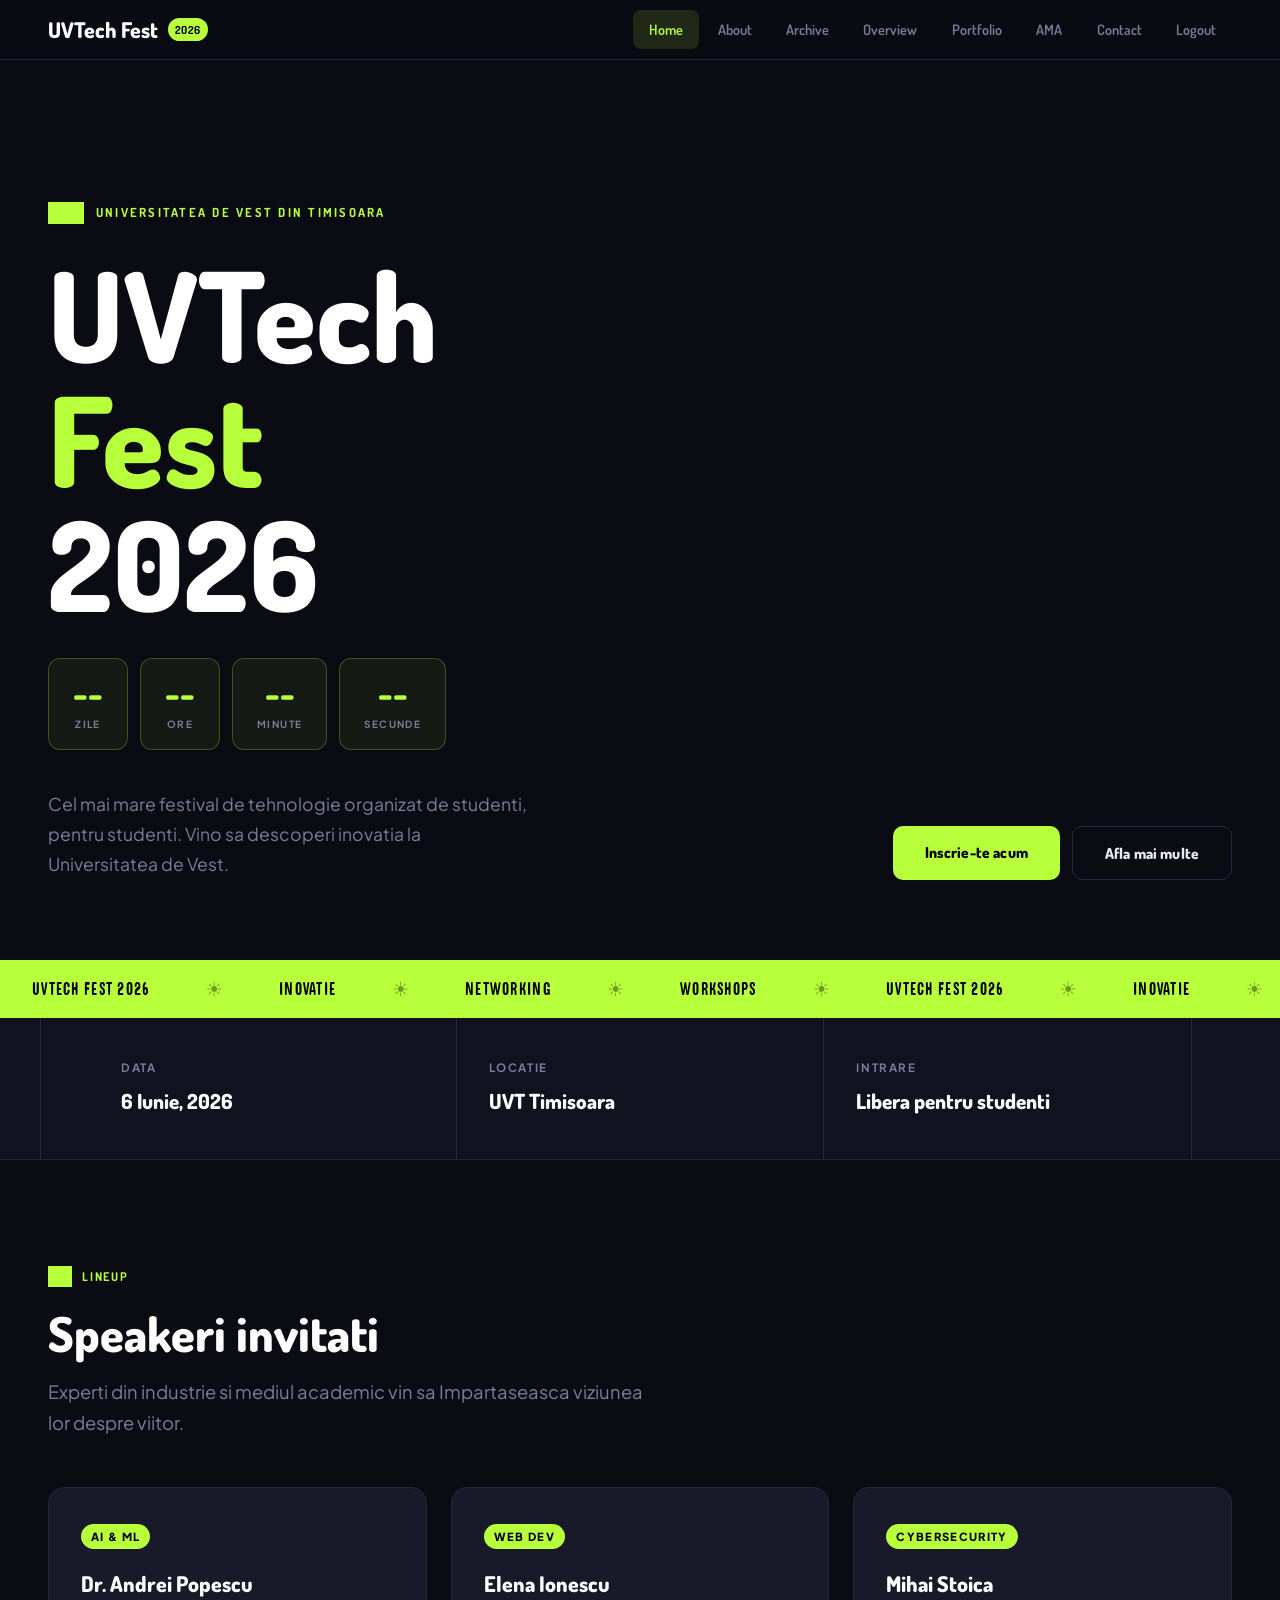
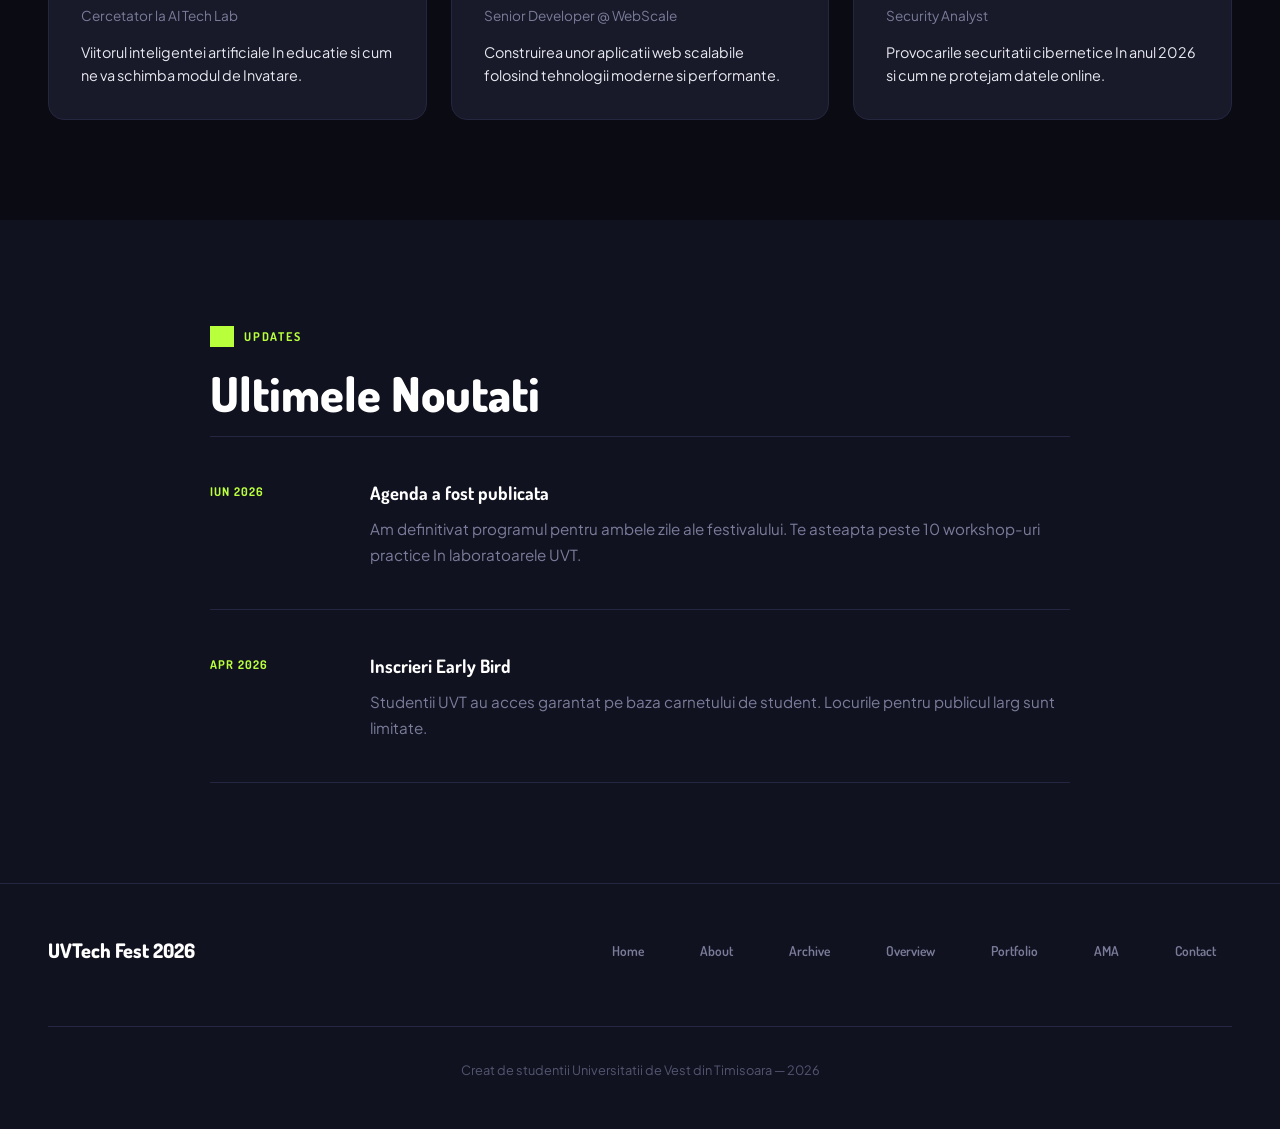
==== index.html @ 1cd49f82 "added portfolio page with form and tables with all requirements listed in homework requests" ====
<!DOCTYPE html>
<html lang="ro">
<head>
  <meta charset="UTF-8">
  <meta name="viewport" content="width=device-width, initial-scale=1.0">
  <title>UVTech Fest 2026 — Universitatea de Vest din Timisoara</title>
  <link rel="stylesheet" href="styles2.css">
</head>
<body>

  <a href="#main-content" class="skip-link">Sari la continut</a>

  <header>
    <a href="index.html" class="site-brand">
      <span class="brand-name">UVTech Fest</span>
      <span class="brand-year">2026</span>
    </a>
    <nav>
      <ul>
        <li><a href="index.html" aria-current="page">Home</a></li>
        <li><a href="about.html">About</a></li>
        <li><a href="archive.html">Archive</a></li>
        <li><a href="overview.html">Overview</a></li>
        <li><a href="portfolio.html">Portfolio</a></li>
        <li><a href="chatbot.html">AMA</a></li>
        <li><a href="contact.html">Contact</a></li>
        <li><a href="auth.html" class="nav-logout">Logout</a></li>
      </ul>
    </nav>
  </header>

  <main id="main-content">

    <section class="hero">
      <div class="hero-inner">
        <p class="hero-eyebrow">Universitatea de Vest din Timisoara</p>
        <h1 class="hero-title">
          UVTech<br><span class="accent">Fest</span><br>2026
        </h1>
        
        <div class="countdown" id="countdown" role="timer" aria-label="Timp ramas pana la UVTech Fest 2026">
          <div class="countdown-item">
            <span class="countdown-num" id="cd-days">--</span>
            <span class="countdown-label" aria-hidden="true">Zile</span>
          </div>
          <div class="countdown-item">
            <span class="countdown-num" id="cd-hours">--</span>
            <span class="countdown-label" aria-hidden="true">Ore</span>
          </div>
          <div class="countdown-item">
            <span class="countdown-num" id="cd-mins">--</span>
            <span class="countdown-label" aria-hidden="true">Minute</span>
          </div>
          <div class="countdown-item">
            <span class="countdown-num" id="cd-secs">--</span>
            <span class="countdown-label" aria-hidden="true">Secunde</span>
          </div>
        </div>

        <div class="hero-bottom">
          <div class="hero-description">
            <p>Cel mai mare festival de tehnologie organizat de studenti, pentru studenti. Vino sa descoperi inovatia la Universitatea de Vest.</p>
          </div>
          <div class="hero-cta">
            <a href="contact.html" class="btn btn-primary">Inscrie-te acum</a>
            <a href="about.html" class="btn btn-outline">Afla mai multe</a>
          </div>
        </div>
      </div>
    </section>

    <div class="animation-bar">
      <div class="animation-track">
        <span class="animation-item">UVTech Fest 2026 </span>
        <span class="animation-dot">&#9728;</span>
        <span class="animation-item">Inovatie </span>
        <span class="animation-dot">&#9728;</span>
        <span class="animation-item">Networking </span>
        <span class="animation-dot">&#9728;</span>
        <span class="animation-item">Workshops </span>
        <span class="animation-dot">&#9728;</span>
        <span class="animation-item">UVTech Fest 2026 </span>
        <span class="animation-dot">&#9728;</span>
        <span class="animation-item">Inovatie </span>
        <span class="animation-dot">&#9728;</span>
        <span class="animation-item">Networking </span>
        <span class="animation-dot">&#9728;</span>
        <span class="animation-item">Workshops </span>
        
        <span class="animation-dot">&#9728;</span>
        <span class="animation-item">Inovatie </span>
        <span class="animation-dot">&#9728;</span>
        <span class="animation-item">Networking </span>
        <span class="animation-dot">&#9728;</span>
        <span class="animation-item">Workshops </span>
        <span class="animation-dot">&#9728;</span>
        <span class="animation-item">UVTech Fest 2026 </span>
        <span class="animation-dot">&#9728;</span>
        <span class="animation-item">Inovatie </span>
        <span class="animation-dot">&#9728;</span>
        <span class="animation-item">Networking </span>
        <span class="animation-dot">&#9728;</span>
        <span class="animation-item">Workshops </span>
        
        <span class="animation-dot">&#9728;</span>
        <span class="animation-item">Inovatie </span>
        <span class="animation-dot">&#9728;</span>
        <span class="animation-item">Networking </span>
        <span class="animation-dot">&#9728;</span>
        <span class="animation-item">Workshops </span>
        <span class="animation-dot">&#9728;</span>
        <span class="animation-item">UVTech Fest 2026 </span>
        <span class="animation-dot">&#9728;</span>
        <span class="animation-item">Inovatie </span>
        <span class="animation-dot">&#9728;</span>
        <span class="animation-item">Networking </span>
        <span class="animation-dot">&#9728;</span>
        <span class="animation-item">Workshops </span>
      </div>
    </div>

    <section class="meta-strip">
      <div class="meta-strip-inner">
        <div class="meta-item">
          <span class="meta-label">Data</span>
          <span class="meta-value">6 Iunie, 2026</span>
        </div>
        <div class="meta-item">
          <span class="meta-label">Locatie</span>
          <span class="meta-value">UVT Timisoara</span>
        </div>
        <div class="meta-item">
          <span class="meta-label">Intrare</span>
          <span class="meta-value">Libera pentru studenti</span>
        </div>
      </div>
    </section>

    <section class="section">
      <div class="section-inner">
        <p class="eyebrow">Lineup</p>
        <h2>Speakeri invitati</h2>
        <p class="section-lead">Experti din industrie si mediul academic vin sa Impartaseasca viziunea lor despre viitor.</p>

        <ul class="speaker-grid">
          <li class="speaker-card">
            <span class="speaker-track">AI & ML</span>
            <h3 class="speaker-name">Dr. Andrei Popescu</h3>
            <p class="speaker-role">Cercetator la AI Tech Lab</p>
            <p class="speaker-topic">Viitorul inteligentei artificiale In educatie si cum ne va schimba modul de Invatare.</p>
          </li>
          <li class="speaker-card">
            <span class="speaker-track">Web Dev</span>
            <h3 class="speaker-name">Elena Ionescu</h3>
            <p class="speaker-role">Senior Developer @ WebScale</p>
            <p class="speaker-topic">Construirea unor aplicatii web scalabile folosind tehnologii moderne si performante.</p>
          </li>
          <li class="speaker-card">
            <span class="speaker-track">Cybersecurity</span>
            <h3 class="speaker-name">Mihai Stoica</h3>
            <p class="speaker-role">Security Analyst</p>
            <p class="speaker-topic">Provocarile securitatii cibernetice In anul 2026 si cum ne protejam datele online.</p>
          </li>
        </ul>
      </div>
    </section>

    <section class="section section--alt">
      <div class="section-inner--narrow">
        <p class="eyebrow">Updates</p>
        <h2>Ultimele Noutati</h2>
        
        <ul class="updates-list">
          <li class="update-item">
            <span class="update-date">Iun 2026</span>
            <div class="update-body">
              <h3>Agenda a fost publicata</h3>
              <p>Am definitivat programul pentru ambele zile ale festivalului. Te asteapta peste 10 workshop-uri practice In laboratoarele UVT.</p>
            </div>
          </li>
          <li class="update-item">
            <span class="update-date">Apr 2026</span>
            <div class="update-body">
              <h3>Inscrieri Early Bird</h3>
              <p>Studentii UVT au acces garantat pe baza carnetului de student. Locurile pentru publicul larg sunt limitate.</p>
            </div>
          </li>
        </ul>
      </div>
    </section>

  </main>

<footer>
    <div class="footer-inner">
      <span class="footer-brand">UVTech Fest 2026</span>
      <nav class="footer-links">
        <a href="index.html">Home</a>
        <a href="about.html">About</a>
        <a href="archive.html">Archive</a>
        <a href="overview.html">Overview</a>
        <a href="portfolio.html">Portfolio</a>
        <a href="chatbot.html">AMA</a>
        <a href="contact.html">Contact</a>
      </nav>
      <p class="footer-copy">
        Creat de studentii Universitatii de Vest din Timisoara — 2026
      </p>
    </div>
  </footer>

  <script>
    (function () {
      var target = new Date('2026-06-06T10:00:00');
      var elDays  = document.getElementById('cd-days');
      var elHours = document.getElementById('cd-hours');
      var elMins  = document.getElementById('cd-mins');
      var elSecs  = document.getElementById('cd-secs');
      function pad(n) { return String(n).padStart(2, '0'); }
      function tick() {
        var diff = target - Date.now();
        if (diff <= 0) {
          document.getElementById('countdown').setAttribute('hidden', '');
          return;
        }
        elDays.textContent  = pad(Math.floor(diff / 86400000));
        elHours.textContent = pad(Math.floor((diff % 86400000) / 3600000));
        elMins.textContent  = pad(Math.floor((diff % 3600000)  / 60000));
        elSecs.textContent  = pad(Math.floor((diff % 60000)    / 1000));
      }
      tick();
      setInterval(tick, 1000);
    }());
  </script>
</body>
</html>
---- styles2.css ----
@import url('https://fonts.googleapis.com/css2?family=Dangrek&family=Dosis:wght@600;700;800&family=Plus+Jakarta+Sans:wght@300;400;500;600;700;800&display=swap');

* {
  box-sizing: border-box;
  margin: 0;
  padding: 0;
}

html {
  scroll-behavior: smooth;
}

body {
  font-family: 'Plus Jakarta Sans', system-ui, sans-serif;
  font-size: 1.0625rem;
  line-height: 1.75;
  color: #e8e9f0;
  background-color: #0b0c13;
  -webkit-font-smoothing: antialiased;
}

h1 {
  font-family: 'Dosis', sans-serif;
  font-weight: 800;
  line-height: 1;
  color: #ffffff;
}

h2 {
  font-family: 'Dosis', sans-serif;
  font-size: 3rem;
  font-weight: 800;
  line-height: 1.1;
  color: #ffffff;
  margin-bottom: 1rem;
}

h3 {
  font-family: 'Dosis', sans-serif;
  font-size: 1.2rem;
  font-weight: 700;
  color: #ffffff;
  margin-bottom: 0.35rem;
}

p {
  margin-bottom: 1rem;
}

p:last-child {
  margin-bottom: 0;
}

strong {
  font-weight: 700;
  color: #ffffff;
}

a {
  color: #b8ff3c;
  text-decoration: none;
}

a:hover {
  text-decoration: underline;
}

a:focus-visible {
  outline: 2px solid #b8ff3c;
  outline-offset: 3px;
  border-radius: 3px;
}

.skip-link {
  position: absolute;
  top: -100%;
  left: 1.5rem;
  background: #b8ff3c;
  color: #000;
  font-weight: 700;
  font-family: 'Dosis', sans-serif;
  padding: 0.5rem 1.25rem;
  border-radius: 0 0 8px 8px;
  z-index: 300;
  font-size: 0.875rem;
}

.skip-link:focus {
  top: 0;
}

header {
  position: fixed;
  top: 0;
  left: 0;
  right: 0;
  z-index: 100;
  height: 60px;
  display: flex;
  align-items: center;
  padding: 0 3rem;
  background: rgba(11, 12, 19, 0.88);
  backdrop-filter: blur(16px);
  border-bottom: 1px solid #252640;
}

.site-brand {
  display: flex;
  align-items: center;
  gap: 0.6rem;
  text-decoration: none;
  flex-shrink: 0;
}

.brand-name {
  font-family: 'Dosis', sans-serif;
  font-size: 1.35rem;
  font-weight: 800;
  color: #ffffff;
}

.brand-year {
  font-family: 'Dosis', sans-serif;
  font-size: 0.7rem;
  font-weight: 700;
  color: #000;
  background: #b8ff3c;
  padding: 2px 7px;
  border-radius: 20px;
  letter-spacing: 0.05em;
}

nav {
  margin-left: auto;
}

nav ul {
  list-style: none;
  display: flex;
  align-items: center;
  gap: 0.15rem;
}

nav a {
  display: block;
  padding: 0.45rem 1rem;
  font-family: 'Dosis', sans-serif;
  font-size: 0.9rem;
  font-weight: 600;
  color: #7b7c9a;
  text-decoration: none;
  border-radius: 8px;
  transition: color 0.15s, background 0.15s;
}

nav a:hover {
  color: #e8e9f0;
  background: #181929;
  text-decoration: none;
}

nav a:focus-visible {
  outline: 2px solid #b8ff3c;
  outline-offset: 0;
}

nav a[aria-current="page"] {
  color: #b8ff3c;
  background: rgba(184, 255, 60, 0.12);
}

body > main,
body > section {
  padding-top: 60px;
}

.section {
  padding: 100px 3rem;
}

.section--alt {
  background: #111220;
}

.section--dark2 {
  background: #181929;
}

.section-inner {
  max-width: 1200px;
  margin: 0 auto;
}

.section-inner--narrow {
  max-width: 860px;
  margin: 0 auto;
}

.eyebrow {
  display: inline-flex;
  align-items: center;
  font-family: 'Dosis', sans-serif;
  font-size: 0.75rem;
  font-weight: 700;
  color: #b8ff3c;
  letter-spacing: 0.15em;
  text-transform: uppercase;
  margin-bottom: 1.25rem;
  border-left: 24px solid #b8ff3c;
  padding-left: 10px;
}

.section-lead {
  font-size: 1.15rem;
  color: #7b7c9a;
  max-width: 600px;
  line-height: 1.7;
  margin-bottom: 3rem;
}

.hero {
  min-height: 100vh;
  display: flex;
  flex-direction: column;
  justify-content: flex-end;
  padding: 124px 3rem 5rem;
  position: relative;
  overflow: hidden;
  background-color: #0b0c13;
}

.hero-inner {
  max-width: 1200px;
  margin: 0 auto;
  width: 100%;
  position: relative;
  z-index: 1;
}

.hero-eyebrow {
  display: inline-flex;
  align-items: center;
  font-family: 'Dosis', sans-serif;
  font-size: 0.78rem;
  font-weight: 700;
  color: #b8ff3c;
  letter-spacing: 0.18em;
  text-transform: uppercase;
  margin-bottom: 1.75rem;
  border-left: 36px solid #b8ff3c;
  padding-left: 12px;
}

h1.hero-title {
  font-size: 7.8rem;
  margin-bottom: 2rem;
  max-width: 1000px;
}

h1.hero-title .accent {
  color: #b8ff3c;
}

.hero-bottom {
  display: flex;
  align-items: flex-end;
  justify-content: space-between;
  gap: 2rem;
  flex-wrap: wrap;
}

.hero-description {
  font-size: 1.1rem;
  color: #7b7c9a;
  max-width: 480px;
  line-height: 1.7;
}

.hero-cta {
  display: flex;
  gap: 0.75rem;
  flex-wrap: wrap;
  flex-shrink: 0;
}

.animation-bar {
  background: #b8ff3c;
  padding: 0.75rem 0;
  overflow: hidden;
  white-space: nowrap;
}

.animation-track {
  display: inline-flex;
  animation: ticker 60s linear infinite;
}

.animation-item {
  font-family: 'Dangrek', sans-serif;
  transform: scaleY(1.5);
  font-size: 0.8rem;
  font-weight: 300;
  color: #000;
  text-transform: uppercase;
  letter-spacing: 0.1em;
  padding: 0 2rem;
  display: flex;
  align-items: center;
  justify-content: center;
  white-space: nowrap;
}

.animation-dot {
  color: rgba(0, 0, 0, 0.4);
  padding: 0 1.5rem;
  font-size: 1.2rem;
}

@keyframes ticker {
  from { transform: translateX(0); }
  to   { transform: translateX(-50%); }
}

.meta-strip {
  background: #111220;
  border-bottom: 1px solid #252640;
}

.meta-strip-inner {
  max-width: 1200px;
  margin: 0 auto;
  padding: 0 3rem;
  display: grid;
  grid-template-columns: repeat(3, 1fr);
  border-left: 1px solid #252640;
}

.meta-item {
  padding: 2.5rem 2rem;
  border-right: 1px solid #252640;
  display: flex;
  flex-direction: column;
  gap: 0.3rem;
}

.meta-label {
  font-size: 0.72rem;
  font-weight: 700;
  letter-spacing: 0.14em;
  text-transform: uppercase;
  color: #7b7c9a;
}

.meta-value {
  font-family: 'Dosis', sans-serif;
  font-size: 1.3rem;
  font-weight: 800;
  color: #ffffff;
}

.speaker-grid {
  list-style: none;
  display: grid;
  grid-template-columns: repeat(auto-fit, minmax(280px, 1fr));
  gap: 1.5rem;
  margin-top: 2rem;
}

.speaker-card {
  background: #181929;
  border: 1px solid #252640;
  border-radius: 16px;
  padding: 2rem;
  transition: border-color 0.2s, background 0.2s;
}

.speaker-card:hover {
  border-color: rgba(184, 255, 60, 0.3);
  background: #1f2035;
}

.speaker-track {
  display: inline-block;
  font-size: 0.7rem;
  font-weight: 800;
  letter-spacing: 0.12em;
  text-transform: uppercase;
  color: #000;
  background: #b8ff3c;
  padding: 3px 10px;
  border-radius: 20px;
  margin-bottom: 1rem;
}

.speaker-name {
  font-family: 'Dosis', sans-serif;
  font-size: 1.35rem;
  font-weight: 800;
  color: #ffffff;
  margin-bottom: 0.2rem;
}

.speaker-role {
  font-size: 0.85rem;
  color: #7b7c9a;
  margin-bottom: 1rem;
  line-height: 1.4;
}

.speaker-topic {
  font-size: 0.9rem;
  color: #e8e9f0;
  line-height: 1.6;
}

.updates-list {
  list-style: none;
  display: flex;
  flex-direction: column;
}

.update-item {
  display: grid;
  grid-template-columns: 120px 1fr;
  gap: 2.5rem;
  padding: 2.5rem 0;
  border-bottom: 1px solid #252640;
  align-items: start;
}

.update-item:first-child {
  border-top: 1px solid #252640;
}

.update-date {
  font-family: 'Dosis', sans-serif;
  font-size: 0.75rem;
  font-weight: 700;
  color: #b8ff3c;
  letter-spacing: 0.1em;
  text-transform: uppercase;
  padding-top: 0.25rem;
}

.update-body h3 {
  font-size: 1.15rem;
  margin-bottom: 0.4rem;
}

.update-body p {
  font-size: 0.95rem;
  color: #7b7c9a;
}

.table-wrapper {
  width: 100%;
  overflow-x: auto;
  margin-top: 2rem;
  border: 1px solid #252640;
  border-radius: 12px;
  background: #181929;
}

table {
  width: 100%;
  border-collapse: collapse;
  color: #e8e9f0;
}

caption {
  font-family: 'Dosis', sans-serif;
  font-size: 1.25rem;
  padding: 1rem;
  text-align: left;
  color: #7b7c9a;
  border-bottom: 1px solid #252640;
}

th {
  background: #181929;
  color: #7b7c9a;
  text-align: left;
  padding: 1rem 1.5rem;
  font-family: 'Plus Jakarta Sans', sans-serif;
  font-size: 0.85rem;
  letter-spacing: 0.05em;
  border-bottom: 2px solid #252640;
}

td {
  padding: 1rem 1.5rem;
  border-bottom: 1px solid #252640;
  font-size: 0.95rem;
  line-height: 1.4;
}

tbody tr:nth-child(even) {
  background: rgba(255, 255, 255, 0.02);
}

tbody tr:hover {
  background: rgba(184, 255, 60, 0.05);
}

.td-year {
  font-family: 'Dosis', sans-serif;
  font-size: 1.2rem;
  color: #b8ff3c;
  width: 80px;
}

tr:last-child td {
  border-bottom: none;
}

.btn {
  display: inline-block;
  padding: 0.8rem 2rem;
  font-family: 'Dosis', sans-serif;
  font-size: 0.95rem;
  font-weight: 800;
  border-radius: 10px;
  text-decoration: none;
  transition: all 0.15s;
  cursor: pointer;
  border: none;
  letter-spacing: 0.01em;
}

.btn-primary {
  background: #b8ff3c;
  color: #000;
}

.btn-primary:hover {
  background: #96d630;
  color: #000;
  text-decoration: none;
}

.btn-outline {
  background: transparent;
  color: #e8e9f0;
  border: 1px solid #252640;
}

.btn-outline:hover {
  border-color: #7b7c9a;
  color: #ffffff;
  text-decoration: none;
}

button[type="submit"],
.btn-submit {
  display: inline-block;
  background: #b8ff3c;
  color: #0b0c13;
  padding: 1rem 3rem;
  border: none;
  border-radius: 8px;
  font-family: 'Dosis', sans-serif;
  font-size: 1.3rem;
  letter-spacing: 0.05em;
  cursor: pointer;
  transition: transform 0.2s, background 0.2s;
  text-decoration: none;
}

button[type="submit"]:hover,
.btn-submit:hover {
  background: #96d630;
  transform: translateY(-2px);
  text-decoration: none;
}

.contact-form .chat-form{
  max-width: 800px;
  margin-top: 2rem;
}

fieldset {
  border: 1px solid #252640;
  border-radius: 12px;
  padding: 2rem;
  margin-bottom: 2rem;
  background: #111220;
}

legend {
  font-family: 'Dosis', sans-serif;
  font-size: 1.2rem;
  letter-spacing: 0.05em;
  color: #b8ff3c;
  padding: 0 10px;
}

.form-group {
  margin-bottom: 1.5rem;
}

label {
  display: block;
  font-size: 0.9rem;
  font-weight: 600;
  color: #7b7c9a;
  margin-bottom: 0.5rem;
}

.req {
  color: #b8ff3c;
  margin-left: 4px;
}

input[type="text"],
input[type="email"],
input[type="url"],
input[type="date"],
select,
textarea {
  width: 100%;
  padding: 1rem;
  background: #0b0c13;
  border: 1px solid #252640;
  border-radius: 8px;
  color: #ffffff;
  font-family: 'Plus Jakarta Sans', sans-serif;
  font-size: 1rem;
  transition: border-color 0.2s;
}

input:focus,
input[type="url"]:focus,
input[type="date"]:focus,
select:focus,
textarea:focus {
  outline: none;
  border-color: #b8ff3c;
}

.radio-group {
  display: flex;
  flex-direction: column;
  gap: 0.8rem;
  margin-top: 0.5rem;
}

.radio-group label,
.form-check label {
  display: flex;
  align-items: center;
  font-weight: 400;
  cursor: pointer;
  color: #e8e9f0;
}

input[type="radio"],
input[type="checkbox"] {
  width: 20px;
  height: 20px;
  margin-right: 12px;
  accent-color: #b8ff3c;
}

.form-check {
  margin-top: 1rem;
  padding: 1rem;
  background: rgba(184, 255, 60, 0.03);
  border-radius: 8px;
  border: 1px solid #252640;
}

.grid-two-cols {
  display: grid;
  grid-template-columns: 1fr 1fr;
  gap: 4rem;
  align-items: center;
}

.stats-grid {
  display: grid;
  grid-template-columns: repeat(2, 1fr);
  gap: 1.5rem;
}

.stat {
  padding: 1.5rem;
  background: #181929;
  border: 1px solid #252640;
  border-radius: 12px;
}

.stat-num {
  display: block;
  font-family: 'Dosis', sans-serif;
  font-size: 2.5rem;
  color: #b8ff3c;
  font-weight: 800;
}

.values-grid,
.team-grid {
  display: grid;
  grid-template-columns: repeat(3, 1fr);
  gap: 2rem;
  margin-top: 3rem;
}

.value-card,
.team-card {
  padding: 2.5rem;
  background: #111220;
  border: 1px solid #252640;
  border-radius: 16px;
  transition: transform 0.3s ease;
}

.team-card:hover {
  transform: translateY(-5px);
  border-color: #b8ff3c;
}

.team-card h3 {
  font-size: 1.5rem;
  margin-bottom: 0.5rem;
}

.team-role {
  color: #7b7c9a;
  font-size: 0.9rem;
}

.stats-strip {
  display: grid;
  grid-template-columns: repeat(4, 1fr);
  border: 1px solid #252640;
  border-radius: 12px;
  background: #111220;
  margin-top: 2.5rem;
  overflow: hidden;
}

.stats-strip .stat {
  padding: 3rem 1rem;
  display: flex;
  flex-direction: column;
  align-items: center;
  justify-content: center;
  text-align: center;
  background: transparent;
  border: none;
  border-radius: 0;
}

.stats-strip .stat + .stat {
  border-left: 1px solid #252640;
}

.stats-strip .stat-num {
  font-size: 3.5rem;
  margin-bottom: 0.5rem;
}

.stats-strip .stat-desc {
  font-size: 0.8rem;
  font-weight: 600;
  text-transform: uppercase;
  letter-spacing: 0.1em;
  color: #7b7c9a;
  white-space: nowrap;
}

.overview-layout {
  display: grid;
  grid-template-columns: 260px 1fr;
  gap: 3rem;
  align-items: start;
}

.sidebar-card {
  background: #111220;
  border: 1px solid #252640;
  border-radius: 16px;
  padding: 2rem;
}

.sidebar-title {
  font-family: 'Dosis', sans-serif;
  font-size: 0.72rem;
  font-weight: 700;
  letter-spacing: 0.14em;
  text-transform: uppercase;
  color: #7b7c9a;
  margin-bottom: 1rem;
}

.sidebar-list {
  list-style: none;
  display: flex;
  flex-direction: column;
  gap: 0.75rem;
}

.sidebar-list li {
  display: flex;
  align-items: center;
  gap: 0.75rem;
  font-size: 0.9rem;
  color: #e8e9f0;
}

.sidebar-dot {
  width: 8px;
  height: 8px;
  border-radius: 50%;
  background: #b8ff3c;
  flex-shrink: 0;
}

.tracks-grid {
  list-style: none;
  display: grid;
  grid-template-columns: repeat(2, 1fr);
  gap: 1.5rem;
  margin-top: 2rem;
}

.track-card {
  background: #181929;
  border: 1px solid #252640;
  border-radius: 16px;
  padding: 2rem;
  transition: border-color 0.2s, transform 0.2s;
}

.track-card:hover {
  border-color: rgba(184, 255, 60, 0.3);
  transform: translateY(-3px);
}

.track-card--featured {
  grid-column: span 2;
  background: rgba(184, 255, 60, 0.06);
  border-color: #b8ff3c;
}

.workshops-list {
  display: flex;
  flex-direction: column;
  gap: 1rem;
  margin-top: 2rem;
}

.workshop-item {
  display: flex;
  align-items: center;
  gap: 1.5rem;
  padding: 1.25rem 1.5rem;
  background: #181929;
  border: 1px solid #252640;
  border-radius: 12px;
  transition: border-color 0.2s;
}

.workshop-item:hover {
  border-color: rgba(184, 255, 60, 0.3);
}

.workshop-time {
  font-family: 'Dosis', sans-serif;
  font-size: 0.8rem;
  font-weight: 700;
  color: #b8ff3c;
  letter-spacing: 0.1em;
  text-transform: uppercase;
  white-space: nowrap;
  min-width: 90px;
}

.workshop-item h3 {
  font-size: 1rem;
  margin-bottom: 0.2rem;
}

.workshop-speaker {
  font-size: 0.88rem;
  color: #7b7c9a;
  margin: 0;
}

.contact-details {
  display: flex;
  flex-wrap: wrap;
  gap: 1.5rem;
  margin-top: 2rem;
}

.contact-detail-item {
  flex: 1;
  min-width: 180px;
  padding: 1.5rem;
  background: #111220;
  border: 1px solid #252640;
  border-radius: 12px;
}

.contact-detail-label {
  font-size: 0.72rem;
  font-weight: 700;
  letter-spacing: 0.14em;
  text-transform: uppercase;
  color: #7b7c9a;
  margin-bottom: 0.4rem;
}

.contact-detail-value {
  font-family: 'Dosis', sans-serif;
  font-size: 1.05rem;
  font-weight: 700;
  color: #ffffff;
  margin: 0;
}

footer {
  background: #111220;
  border-top: 1px solid #252640;
  padding: 3rem;
}

.footer-inner {
  max-width: 1200px;
  margin: 0 auto;
  display: flex;
  align-items: center;
  justify-content: space-between;
  gap: 1.5rem;
  flex-wrap: wrap;
}

.footer-brand {
  font-family: 'Dosis', sans-serif;
  font-size: 1.25rem;
  font-weight: 900;
  color: #ffffff;
}

.footer-links {
  display: flex;
  gap: 1.5rem;
  flex-wrap: wrap;
}

.footer-links a {
  font-size: 0.85rem;
  color: #7b7c9a;
  text-decoration: none;
  transition: color 0.15s;
}

.footer-links a:hover {
  color: #b8ff3c;
}

.footer-copy {
  width: 100%;
  text-align: center;
  font-size: 0.8rem;
  color: #545570;
  padding-top: 2rem;
  border-top: 1px solid #252640;
  margin-top: 2rem;
}

@media (max-width: 900px) {
  .section { padding: 64px 2rem; }
  .hero { padding: 108px 2rem 4rem; }
  .meta-strip-inner { padding: 0 2rem; }
  footer { padding: 2.5rem 2rem; }
  header { padding: 0 1.5rem; }

  .grid-two-cols,
  .values-grid,
  .team-grid {
    grid-template-columns: 1fr;
  }

  .overview-layout {
    grid-template-columns: 1fr;
  }

  .track-card--featured {
    grid-column: span 1;
  }

  .stats-strip {
    grid-template-columns: repeat(2, 1fr);
  }

  .stats-strip .stat {
    padding: 2.5rem 1rem;
  }

  .stats-strip .stat + .stat {
    border-left: none;
  }

  .stats-strip .stat:nth-child(even) {
    border-left: 1px solid #252640;
  }

  .stats-strip .stat:nth-child(n+3) {
    border-top: 1px solid #252640;
  }
}

@media (max-width: 640px) {
  header { padding: 0 1rem; }
  nav a { padding: 0.4rem 0.6rem; font-size: 0.82rem; }
  .brand-name { font-size: 1.1rem; }

  .section { padding: 48px 1.25rem; }
  .hero { padding: 92px 1.25rem 3rem; }

  h1.hero-title { font-size: 3.5rem; }
  h2 { font-size: 2.2rem; }

  .meta-strip-inner {
    grid-template-columns: 1fr;
    padding: 0 1.25rem;
  }

  .meta-item { padding: 1.5rem 0; }

  .meta-item + .meta-item {
    border-top: 1px solid #252640;
    border-right: none;
  }

  .update-item {
    grid-template-columns: 1fr;
    gap: 0.4rem;
  }

  footer { padding: 2rem 1.25rem; }

  .footer-inner {
    flex-direction: column;
    align-items: flex-start;
  }

  fieldset { padding: 1.5rem; }

  button[type="submit"] { width: 100%; }
}

@media (max-width: 600px) {
  .tracks-grid {
    grid-template-columns: 1fr;
  }

  .workshop-item {
    flex-direction: column;
    align-items: flex-start;
    gap: 0.4rem;
  }
}

@media (max-width: 500px) {
  .stats-strip {
    grid-template-columns: 1fr;
  }

  .stats-strip .stat:nth-child(even) {
    border-left: none;
  }

  .stats-strip .stat + .stat {
    border-top: 1px solid #252640;
  }
}

/* ── Countdown ───────────────────────────────────────────── */
.countdown {
  display: flex;
  gap: 0.75rem;
  margin-bottom: 2.5rem;
  flex-wrap: wrap;
}

.countdown-item {
  display: flex;
  flex-direction: column;
  align-items: center;
  background: rgba(184, 255, 60, 0.06);
  border: 1px solid rgba(184, 255, 60, 0.25);
  border-radius: 12px;
  padding: 1rem 1.5rem;
  min-width: 76px;
}

.countdown-num {
  font-family: 'Dosis', sans-serif;
  font-size: 2.2rem;
  font-weight: 800;
  color: #b8ff3c;
  line-height: 1;
  font-variant-numeric: tabular-nums;
}

.countdown-label {
  font-size: 0.62rem;
  font-weight: 700;
  letter-spacing: 0.14em;
  text-transform: uppercase;
  color: #7b7c9a;
  margin-top: 0.35rem;
}

@media (max-width: 640px) {
  .countdown-num  { font-size: 1.8rem; }
  .countdown-item { padding: 0.75rem 1.1rem; min-width: 64px; }
}

input[type="date"] {
  cursor: pointer;
  color-scheme: dark;
}

/* ── Form validation ─────────────────────────────────────── */
.field-error {
  display: block;
  font-size: 0.82rem;
  color: #ff5c5c;
  margin-top: 0.35rem;
  min-height: 1.1em;
}

.field-hint {
  display: block;
  font-size: 0.8rem;
  color: #545570;
  margin-top: 0.25rem;
}

input[aria-invalid="true"],
textarea[aria-invalid="true"],
select[aria-invalid="true"] {
  border-color: #ff5c5c;
  box-shadow: 0 0 0 3px rgba(255, 92, 92, 0.12);
}

/* ── Form actions ────────────────────────────────────────── */
.form-actions {
  display: flex;
  gap: 1rem;
  margin-top: 2rem;
  flex-wrap: wrap;
  align-items: center;
}

.btn-reset {
  display: inline-block;
  padding: 1rem 2rem;
  background: transparent;
  color: #7b7c9a;
  border: 1px solid #252640;
  border-radius: 8px;
  font-family: 'Dosis', sans-serif;
  font-size: 1.1rem;
  font-weight: 700;
  cursor: pointer;
  transition: border-color 0.15s, color 0.15s;
  letter-spacing: 0.02em;
}

.btn-reset:hover {
  border-color: #7b7c9a;
  color: #e8e9f0;
}

.btn-reset:focus-visible {
  outline: 2px solid #b8ff3c;
  outline-offset: 3px;
}

/* ── Edit row button ─────────────────────────────────────── */
.btn-edit-row {
  padding: 0.35rem 0.9rem;
  background: transparent;
  color: #b8ff3c;
  border: 1px solid rgba(184, 255, 60, 0.35);
  border-radius: 6px;
  font-family: 'Dosis', sans-serif;
  font-size: 0.78rem;
  font-weight: 700;
  letter-spacing: 0.05em;
  cursor: pointer;
  transition: background 0.15s, border-color 0.15s;
  white-space: nowrap;
}

.btn-edit-row:hover {
  background: rgba(184, 255, 60, 0.1);
  border-color: #b8ff3c;
}

.btn-edit-row:focus-visible {
  outline: 2px solid #b8ff3c;
  outline-offset: 2px;
}

/* ── Project thumbnails ──────────────────────────────────── */
.project-thumb {
  width: 60px;
  height: 60px;
  object-fit: cover;
  border-radius: 8px;
  border: 1px solid #252640;
  display: block;
}

.thumb-placeholder {
  width: 60px;
  height: 60px;
  background: #181929;
  border: 1px solid #252640;
  border-radius: 8px;
  display: flex;
  align-items: center;
  justify-content: center;
  font-size: 0.62rem;
  color: #545570;
  text-align: center;
  line-height: 1.3;
}
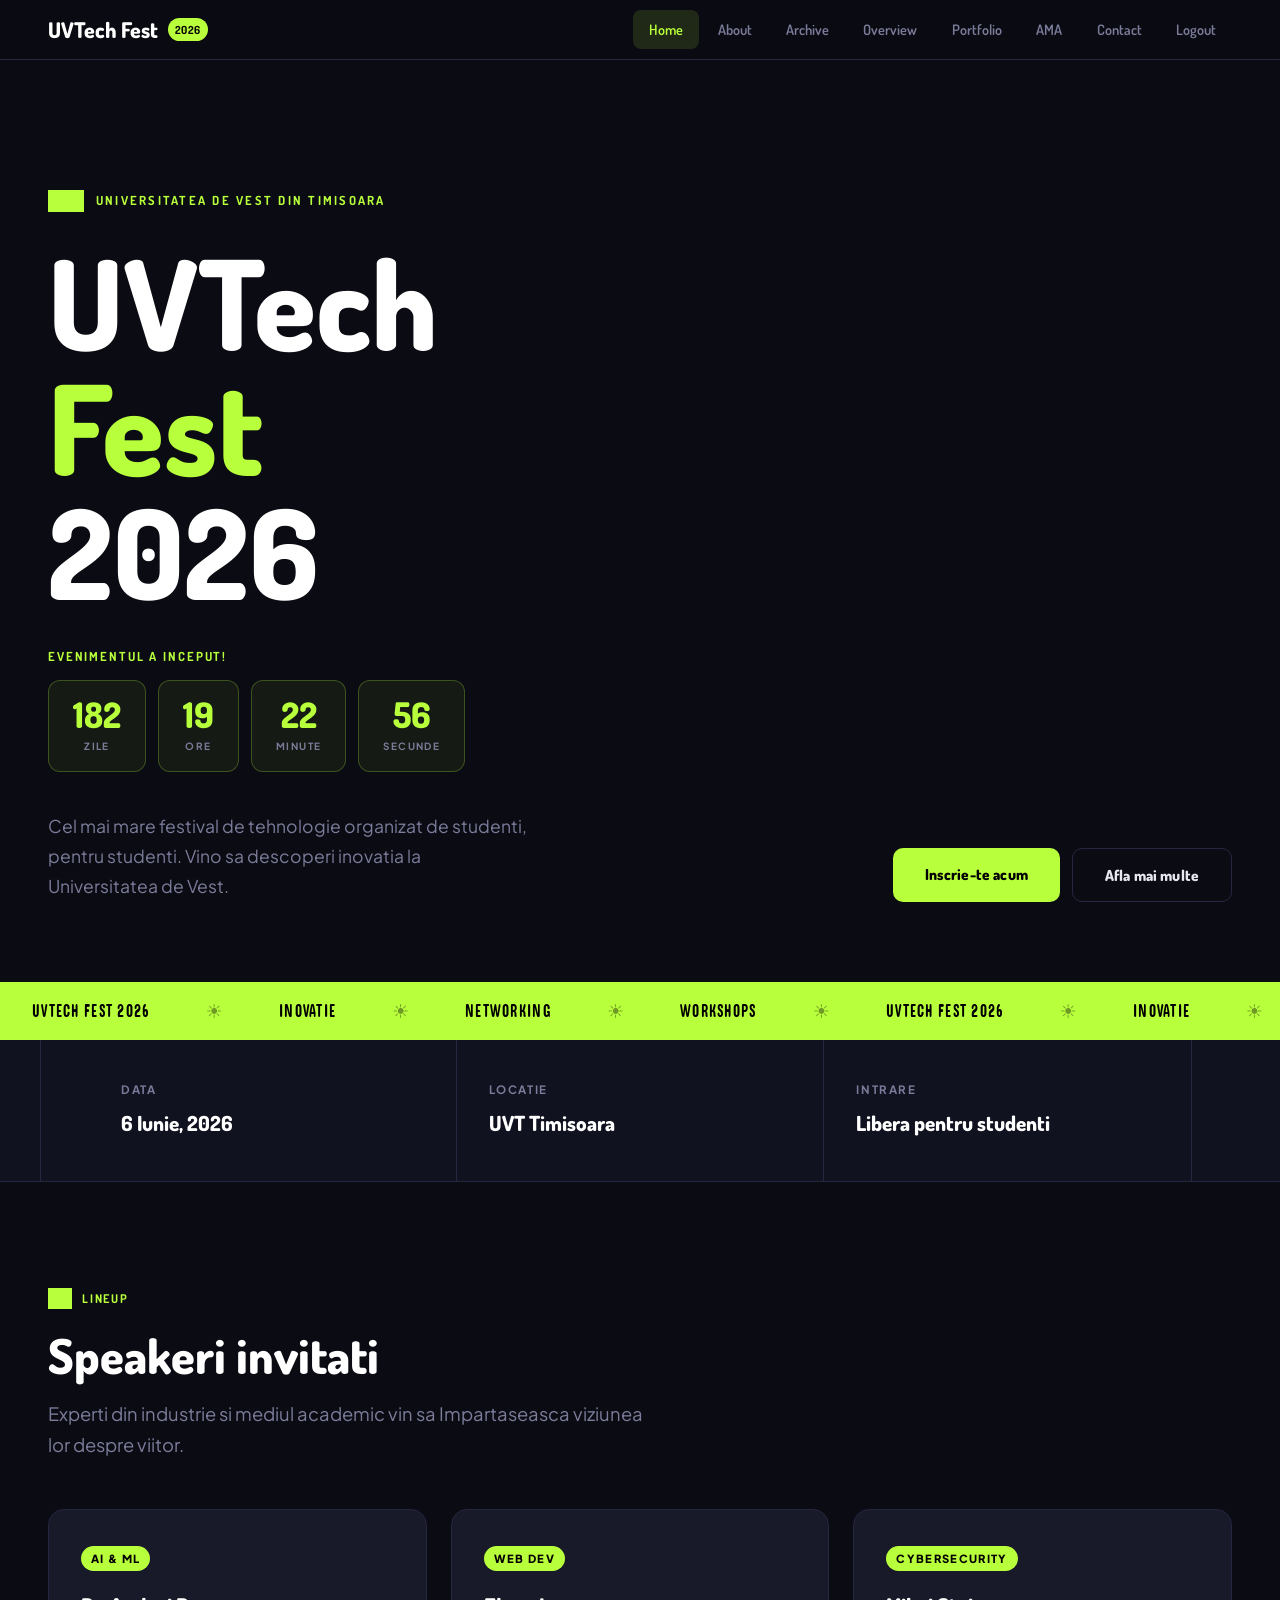
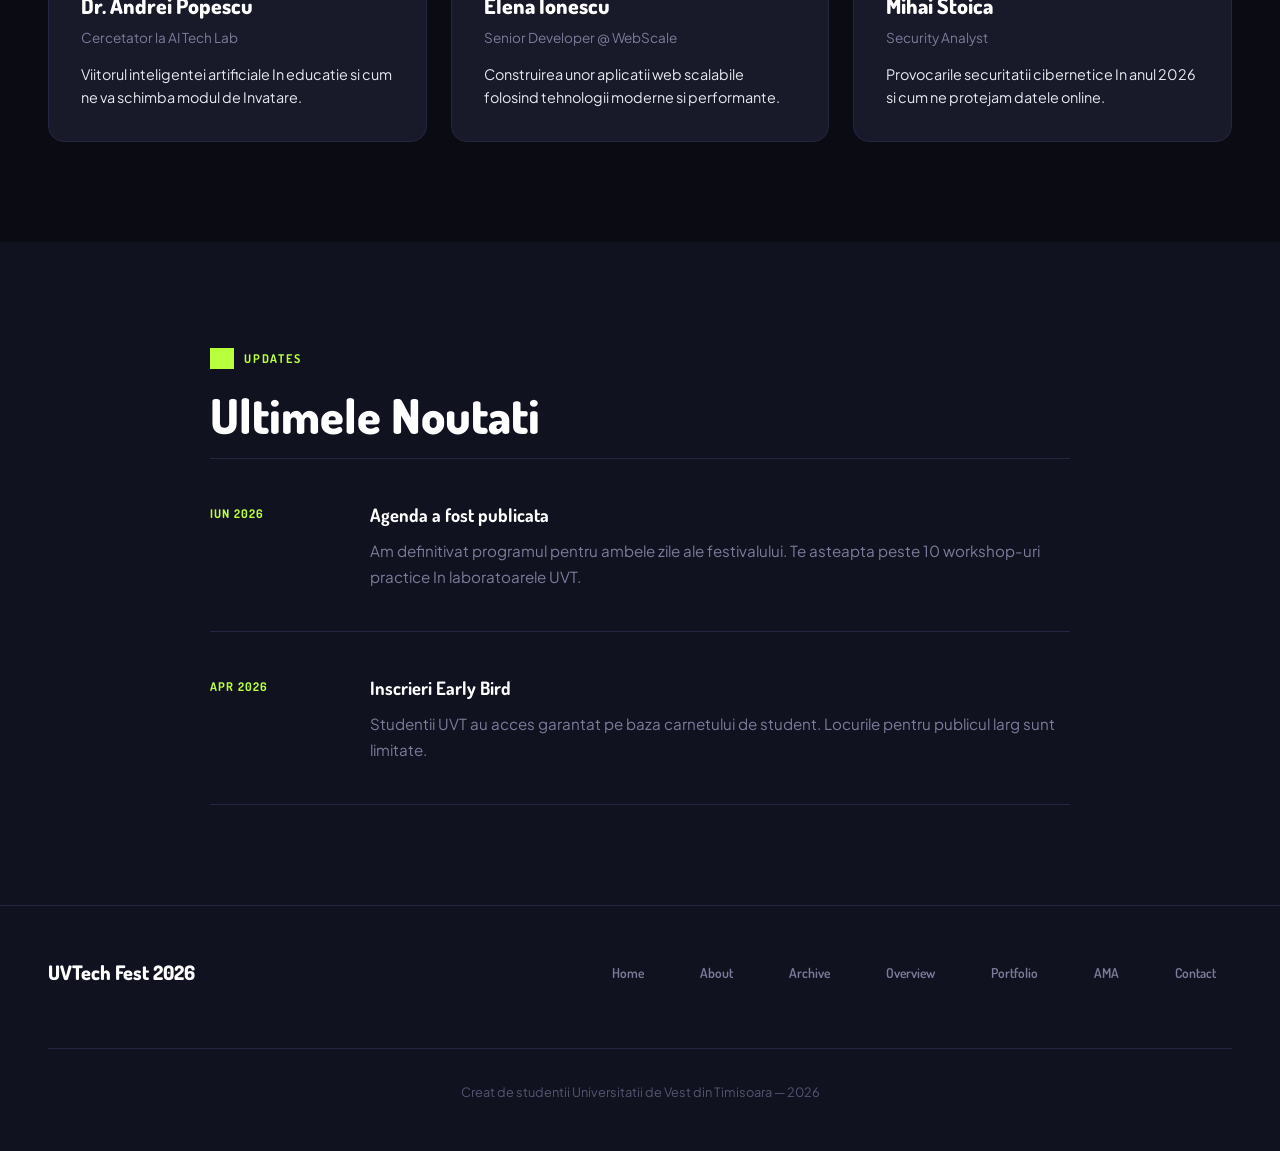
==== commit 3438c617: "a bit of refactoring and cleanup" ====
--- a/index.html
+++ b/index.html
@@ -4,7 +4,7 @@
   <meta charset="UTF-8">
   <meta name="viewport" content="width=device-width, initial-scale=1.0">
   <title>UVTech Fest 2026 — Universitatea de Vest din Timisoara</title>
-  <link rel="stylesheet" href="styles2.css">
+  <link rel="stylesheet" href="styles/styles2.css">
 </head>
 <body>
 
@@ -209,28 +209,6 @@
     </div>
   </footer>
 
-  <script>
-    (function () {
-      var target = new Date('2026-06-06T10:00:00');
-      var elDays  = document.getElementById('cd-days');
-      var elHours = document.getElementById('cd-hours');
-      var elMins  = document.getElementById('cd-mins');
-      var elSecs  = document.getElementById('cd-secs');
-      function pad(n) { return String(n).padStart(2, '0'); }
-      function tick() {
-        var diff = target - Date.now();
-        if (diff <= 0) {
-          document.getElementById('countdown').setAttribute('hidden', '');
-          return;
-        }
-        elDays.textContent  = pad(Math.floor(diff / 86400000));
-        elHours.textContent = pad(Math.floor((diff % 86400000) / 3600000));
-        elMins.textContent  = pad(Math.floor((diff % 3600000)  / 60000));
-        elSecs.textContent  = pad(Math.floor((diff % 60000)    / 1000));
-      }
-      tick();
-      setInterval(tick, 1000);
-    }());
-  </script>
+  <script src="scripts/countdown.js"></script>
 </body>
 </html>
--- a/styles/styles2.css
+++ b/styles/styles2.css
@@ -0,0 +1,1244 @@
+@import url('https://fonts.googleapis.com/css2?family=Dangrek&family=Dosis:wght@600;700;800&family=Plus+Jakarta+Sans:wght@300;400;500;600;700;800&display=swap');
+
+* {
+  box-sizing: border-box;
+  margin: 0;
+  padding: 0;
+}
+
+html {
+  scroll-behavior: smooth;
+}
+
+body {
+  font-family: 'Plus Jakarta Sans', system-ui, sans-serif;
+  font-size: 1.0625rem;
+  line-height: 1.75;
+  color: #e8e9f0;
+  background-color: #0b0c13;
+  -webkit-font-smoothing: antialiased;
+}
+
+h1 {
+  font-family: 'Dosis', sans-serif;
+  font-weight: 800;
+  line-height: 1;
+  color: #ffffff;
+}
+
+h2 {
+  font-family: 'Dosis', sans-serif;
+  font-size: 3rem;
+  font-weight: 800;
+  line-height: 1.1;
+  color: #ffffff;
+  margin-bottom: 1rem;
+}
+
+h3 {
+  font-family: 'Dosis', sans-serif;
+  font-size: 1.2rem;
+  font-weight: 700;
+  color: #ffffff;
+  margin-bottom: 0.35rem;
+}
+
+p {
+  margin-bottom: 1rem;
+}
+
+p:last-child {
+  margin-bottom: 0;
+}
+
+strong {
+  font-weight: 700;
+  color: #ffffff;
+}
+
+a {
+  color: #b8ff3c;
+  text-decoration: none;
+}
+
+a:hover {
+  text-decoration: underline;
+}
+
+a:focus-visible {
+  outline: 2px solid #b8ff3c;
+  outline-offset: 3px;
+  border-radius: 3px;
+}
+
+.skip-link {
+  position: absolute;
+  top: -100%;
+  left: 1.5rem;
+  background: #b8ff3c;
+  color: #000;
+  font-weight: 700;
+  font-family: 'Dosis', sans-serif;
+  padding: 0.5rem 1.25rem;
+  border-radius: 0 0 8px 8px;
+  z-index: 300;
+  font-size: 0.875rem;
+}
+
+.skip-link:focus {
+  top: 0;
+}
+
+header {
+  position: fixed;
+  top: 0;
+  left: 0;
+  right: 0;
+  z-index: 100;
+  height: 60px;
+  display: flex;
+  align-items: center;
+  padding: 0 3rem;
+  background: rgba(11, 12, 19, 0.88);
+  backdrop-filter: blur(16px);
+  border-bottom: 1px solid #252640;
+}
+
+.site-brand {
+  display: flex;
+  align-items: center;
+  gap: 0.6rem;
+  text-decoration: none;
+  flex-shrink: 0;
+}
+
+.brand-name {
+  font-family: 'Dosis', sans-serif;
+  font-size: 1.35rem;
+  font-weight: 800;
+  color: #ffffff;
+}
+
+.brand-year {
+  font-family: 'Dosis', sans-serif;
+  font-size: 0.7rem;
+  font-weight: 700;
+  color: #000;
+  background: #b8ff3c;
+  padding: 2px 7px;
+  border-radius: 20px;
+  letter-spacing: 0.05em;
+}
+
+nav {
+  margin-left: auto;
+}
+
+nav ul {
+  list-style: none;
+  display: flex;
+  align-items: center;
+  gap: 0.15rem;
+}
+
+nav a {
+  display: block;
+  padding: 0.45rem 1rem;
+  font-family: 'Dosis', sans-serif;
+  font-size: 0.9rem;
+  font-weight: 600;
+  color: #7b7c9a;
+  text-decoration: none;
+  border-radius: 8px;
+  transition: color 0.15s, background 0.15s;
+}
+
+nav a:hover {
+  color: #e8e9f0;
+  background: #181929;
+  text-decoration: none;
+}
+
+nav a:focus-visible {
+  outline: 2px solid #b8ff3c;
+  outline-offset: 0;
+}
+
+nav a[aria-current="page"] {
+  color: #b8ff3c;
+  background: rgba(184, 255, 60, 0.12);
+}
+
+body > main,
+body > section {
+  padding-top: 60px;
+}
+
+.section {
+  padding: 100px 3rem;
+}
+
+.section--alt {
+  background: #111220;
+}
+
+.section--dark2 {
+  background: #181929;
+}
+
+.section-inner {
+  max-width: 1200px;
+  margin: 0 auto;
+}
+
+.section-inner--narrow {
+  max-width: 860px;
+  margin: 0 auto;
+}
+
+.eyebrow {
+  display: inline-flex;
+  align-items: center;
+  font-family: 'Dosis', sans-serif;
+  font-size: 0.75rem;
+  font-weight: 700;
+  color: #b8ff3c;
+  letter-spacing: 0.15em;
+  text-transform: uppercase;
+  margin-bottom: 1.25rem;
+  border-left: 24px solid #b8ff3c;
+  padding-left: 10px;
+}
+
+.section-lead {
+  font-size: 1.15rem;
+  color: #7b7c9a;
+  max-width: 600px;
+  line-height: 1.7;
+  margin-bottom: 3rem;
+}
+
+.hero {
+  min-height: 100vh;
+  display: flex;
+  flex-direction: column;
+  justify-content: flex-end;
+  padding: 124px 3rem 5rem;
+  position: relative;
+  overflow: hidden;
+  background-color: #0b0c13;
+}
+
+.hero-inner {
+  max-width: 1200px;
+  margin: 0 auto;
+  width: 100%;
+  position: relative;
+  z-index: 1;
+}
+
+.hero-eyebrow {
+  display: inline-flex;
+  align-items: center;
+  font-family: 'Dosis', sans-serif;
+  font-size: 0.78rem;
+  font-weight: 700;
+  color: #b8ff3c;
+  letter-spacing: 0.18em;
+  text-transform: uppercase;
+  margin-bottom: 1.75rem;
+  border-left: 36px solid #b8ff3c;
+  padding-left: 12px;
+}
+
+h1.hero-title {
+  font-size: 7.8rem;
+  margin-bottom: 2rem;
+  max-width: 1000px;
+}
+
+h1.hero-title .accent {
+  color: #b8ff3c;
+}
+
+.hero-bottom {
+  display: flex;
+  align-items: flex-end;
+  justify-content: space-between;
+  gap: 2rem;
+  flex-wrap: wrap;
+}
+
+.hero-description {
+  font-size: 1.1rem;
+  color: #7b7c9a;
+  max-width: 480px;
+  line-height: 1.7;
+}
+
+.hero-cta {
+  display: flex;
+  gap: 0.75rem;
+  flex-wrap: wrap;
+  flex-shrink: 0;
+}
+
+.animation-bar {
+  background: #b8ff3c;
+  padding: 0.75rem 0;
+  overflow: hidden;
+  white-space: nowrap;
+}
+
+.animation-track {
+  display: inline-flex;
+  animation: ticker 60s linear infinite;
+}
+
+.animation-item {
+  font-family: 'Dangrek', sans-serif;
+  transform: scaleY(1.5);
+  font-size: 0.8rem;
+  font-weight: 300;
+  color: #000;
+  text-transform: uppercase;
+  letter-spacing: 0.1em;
+  padding: 0 2rem;
+  display: flex;
+  align-items: center;
+  justify-content: center;
+  white-space: nowrap;
+}
+
+.animation-dot {
+  color: rgba(0, 0, 0, 0.4);
+  padding: 0 1.5rem;
+  font-size: 1.2rem;
+}
+
+@keyframes ticker {
+  from { transform: translateX(0); }
+  to   { transform: translateX(-50%); }
+}
+
+.meta-strip {
+  background: #111220;
+  border-bottom: 1px solid #252640;
+}
+
+.meta-strip-inner {
+  max-width: 1200px;
+  margin: 0 auto;
+  padding: 0 3rem;
+  display: grid;
+  grid-template-columns: repeat(3, 1fr);
+  border-left: 1px solid #252640;
+}
+
+.meta-item {
+  padding: 2.5rem 2rem;
+  border-right: 1px solid #252640;
+  display: flex;
+  flex-direction: column;
+  gap: 0.3rem;
+}
+
+.meta-label {
+  font-size: 0.72rem;
+  font-weight: 700;
+  letter-spacing: 0.14em;
+  text-transform: uppercase;
+  color: #7b7c9a;
+}
+
+.meta-value {
+  font-family: 'Dosis', sans-serif;
+  font-size: 1.3rem;
+  font-weight: 800;
+  color: #ffffff;
+}
+
+.speaker-grid {
+  list-style: none;
+  display: grid;
+  grid-template-columns: repeat(auto-fit, minmax(280px, 1fr));
+  gap: 1.5rem;
+  margin-top: 2rem;
+}
+
+.speaker-card {
+  background: #181929;
+  border: 1px solid #252640;
+  border-radius: 16px;
+  padding: 2rem;
+  transition: border-color 0.2s, background 0.2s;
+}
+
+.speaker-card:hover {
+  border-color: rgba(184, 255, 60, 0.3);
+  background: #1f2035;
+}
+
+.speaker-track {
+  display: inline-block;
+  font-size: 0.7rem;
+  font-weight: 800;
+  letter-spacing: 0.12em;
+  text-transform: uppercase;
+  color: #000;
+  background: #b8ff3c;
+  padding: 3px 10px;
+  border-radius: 20px;
+  margin-bottom: 1rem;
+}
+
+.speaker-name {
+  font-family: 'Dosis', sans-serif;
+  font-size: 1.35rem;
+  font-weight: 800;
+  color: #ffffff;
+  margin-bottom: 0.2rem;
+}
+
+.speaker-role {
+  font-size: 0.85rem;
+  color: #7b7c9a;
+  margin-bottom: 1rem;
+  line-height: 1.4;
+}
+
+.speaker-topic {
+  font-size: 0.9rem;
+  color: #e8e9f0;
+  line-height: 1.6;
+}
+
+.updates-list {
+  list-style: none;
+  display: flex;
+  flex-direction: column;
+}
+
+.update-item {
+  display: grid;
+  grid-template-columns: 120px 1fr;
+  gap: 2.5rem;
+  padding: 2.5rem 0;
+  border-bottom: 1px solid #252640;
+  align-items: start;
+}
+
+.update-item:first-child {
+  border-top: 1px solid #252640;
+}
+
+.update-date {
+  font-family: 'Dosis', sans-serif;
+  font-size: 0.75rem;
+  font-weight: 700;
+  color: #b8ff3c;
+  letter-spacing: 0.1em;
+  text-transform: uppercase;
+  padding-top: 0.25rem;
+}
+
+.update-body h3 {
+  font-size: 1.15rem;
+  margin-bottom: 0.4rem;
+}
+
+.update-body p {
+  font-size: 0.95rem;
+  color: #7b7c9a;
+}
+
+.table-wrapper {
+  width: 100%;
+  overflow-x: auto;
+  margin-top: 2rem;
+  border: 1px solid #252640;
+  border-radius: 12px;
+  background: #181929;
+}
+
+table {
+  width: 100%;
+  border-collapse: collapse;
+  color: #e8e9f0;
+}
+
+caption {
+  font-family: 'Dosis', sans-serif;
+  font-size: 1.25rem;
+  padding: 1rem;
+  text-align: left;
+  color: #7b7c9a;
+  border-bottom: 1px solid #252640;
+}
+
+th {
+  background: #181929;
+  color: #7b7c9a;
+  text-align: left;
+  padding: 1rem 1.5rem;
+  font-family: 'Plus Jakarta Sans', sans-serif;
+  font-size: 0.85rem;
+  letter-spacing: 0.05em;
+  border-bottom: 2px solid #252640;
+}
+
+td {
+  padding: 1rem 1.5rem;
+  border-bottom: 1px solid #252640;
+  font-size: 0.95rem;
+  line-height: 1.4;
+}
+
+tbody tr:nth-child(even) {
+  background: rgba(255, 255, 255, 0.02);
+}
+
+tbody tr:hover {
+  background: rgba(184, 255, 60, 0.05);
+}
+
+.td-year {
+  font-family: 'Dosis', sans-serif;
+  font-size: 1.2rem;
+  color: #b8ff3c;
+  width: 80px;
+}
+
+tr:last-child td {
+  border-bottom: none;
+}
+
+.btn {
+  display: inline-block;
+  padding: 0.8rem 2rem;
+  font-family: 'Dosis', sans-serif;
+  font-size: 0.95rem;
+  font-weight: 800;
+  border-radius: 10px;
+  text-decoration: none;
+  transition: all 0.15s;
+  cursor: pointer;
+  border: none;
+  letter-spacing: 0.01em;
+}
+
+.btn-primary {
+  background: #b8ff3c;
+  color: #000;
+}
+
+.btn-primary:hover {
+  background: #96d630;
+  color: #000;
+  text-decoration: none;
+}
+
+.btn-outline {
+  background: transparent;
+  color: #e8e9f0;
+  border: 1px solid #252640;
+}
+
+.btn-outline:hover {
+  border-color: #7b7c9a;
+  color: #ffffff;
+  text-decoration: none;
+}
+
+button[type="submit"],
+.btn-submit {
+  display: inline-block;
+  background: #b8ff3c;
+  color: #0b0c13;
+  padding: 1rem 3rem;
+  border: none;
+  border-radius: 8px;
+  font-family: 'Dosis', sans-serif;
+  font-size: 1.3rem;
+  letter-spacing: 0.05em;
+  cursor: pointer;
+  transition: transform 0.2s, background 0.2s;
+  text-decoration: none;
+}
+
+button[type="submit"]:hover,
+.btn-submit:hover {
+  background: #96d630;
+  transform: translateY(-2px);
+  text-decoration: none;
+}
+
+.contact-form .chat-form{
+  max-width: 800px;
+  margin-top: 2rem;
+}
+
+fieldset {
+  border: 1px solid #252640;
+  border-radius: 12px;
+  padding: 2rem;
+  margin-bottom: 2rem;
+  background: #111220;
+}
+
+legend {
+  font-family: 'Dosis', sans-serif;
+  font-size: 1.2rem;
+  letter-spacing: 0.05em;
+  color: #b8ff3c;
+  padding: 0 10px;
+}
+
+.form-group {
+  margin-bottom: 1.5rem;
+}
+
+label {
+  display: block;
+  font-size: 0.9rem;
+  font-weight: 600;
+  color: #7b7c9a;
+  margin-bottom: 0.5rem;
+}
+
+.req {
+  color: #b8ff3c;
+  margin-left: 4px;
+}
+
+input[type="text"],
+input[type="email"],
+input[type="url"],
+input[type="date"],
+select,
+textarea {
+  width: 100%;
+  padding: 1rem;
+  background: #0b0c13;
+  border: 1px solid #252640;
+  border-radius: 8px;
+  color: #ffffff;
+  font-family: 'Plus Jakarta Sans', sans-serif;
+  font-size: 1rem;
+  transition: border-color 0.2s;
+}
+
+input:focus,
+input[type="url"]:focus,
+input[type="date"]:focus,
+select:focus,
+textarea:focus {
+  outline: none;
+  border-color: #b8ff3c;
+}
+
+.radio-group {
+  display: flex;
+  flex-direction: column;
+  gap: 0.8rem;
+  margin-top: 0.5rem;
+}
+
+.radio-group label,
+.form-check label {
+  display: flex;
+  align-items: center;
+  font-weight: 400;
+  cursor: pointer;
+  color: #e8e9f0;
+}
+
+input[type="radio"],
+input[type="checkbox"] {
+  width: 20px;
+  height: 20px;
+  margin-right: 12px;
+  accent-color: #b8ff3c;
+}
+
+.form-check {
+  margin-top: 1rem;
+  padding: 1rem;
+  background: rgba(184, 255, 60, 0.03);
+  border-radius: 8px;
+  border: 1px solid #252640;
+}
+
+.grid-two-cols {
+  display: grid;
+  grid-template-columns: 1fr 1fr;
+  gap: 4rem;
+  align-items: center;
+}
+
+.stats-grid {
+  display: grid;
+  grid-template-columns: repeat(2, 1fr);
+  gap: 1.5rem;
+}
+
+.stat {
+  padding: 1.5rem;
+  background: #181929;
+  border: 1px solid #252640;
+  border-radius: 12px;
+}
+
+.stat-num {
+  display: block;
+  font-family: 'Dosis', sans-serif;
+  font-size: 2.5rem;
+  color: #b8ff3c;
+  font-weight: 800;
+}
+
+.values-grid,
+.team-grid {
+  display: grid;
+  grid-template-columns: repeat(3, 1fr);
+  gap: 2rem;
+  margin-top: 3rem;
+}
+
+.value-card,
+.team-card {
+  padding: 2.5rem;
+  background: #111220;
+  border: 1px solid #252640;
+  border-radius: 16px;
+  transition: transform 0.3s ease;
+}
+
+.team-card:hover {
+  transform: translateY(-5px);
+  border-color: #b8ff3c;
+}
+
+.team-card h3 {
+  font-size: 1.5rem;
+  margin-bottom: 0.5rem;
+}
+
+.team-role {
+  color: #7b7c9a;
+  font-size: 0.9rem;
+}
+
+.stats-strip {
+  display: grid;
+  grid-template-columns: repeat(4, 1fr);
+  border: 1px solid #252640;
+  border-radius: 12px;
+  background: #111220;
+  margin-top: 2.5rem;
+  overflow: hidden;
+}
+
+.stats-strip .stat {
+  padding: 3rem 1rem;
+  display: flex;
+  flex-direction: column;
+  align-items: center;
+  justify-content: center;
+  text-align: center;
+  background: transparent;
+  border: none;
+  border-radius: 0;
+}
+
+.stats-strip .stat + .stat {
+  border-left: 1px solid #252640;
+}
+
+.stats-strip .stat-num {
+  font-size: 3.5rem;
+  margin-bottom: 0.5rem;
+}
+
+.stats-strip .stat-desc {
+  font-size: 0.8rem;
+  font-weight: 600;
+  text-transform: uppercase;
+  letter-spacing: 0.1em;
+  color: #7b7c9a;
+  white-space: nowrap;
+}
+
+.overview-layout {
+  display: grid;
+  grid-template-columns: 260px 1fr;
+  gap: 3rem;
+  align-items: start;
+}
+
+.sidebar-card {
+  background: #111220;
+  border: 1px solid #252640;
+  border-radius: 16px;
+  padding: 2rem;
+}
+
+.sidebar-title {
+  font-family: 'Dosis', sans-serif;
+  font-size: 0.72rem;
+  font-weight: 700;
+  letter-spacing: 0.14em;
+  text-transform: uppercase;
+  color: #7b7c9a;
+  margin-bottom: 1rem;
+}
+
+.sidebar-list {
+  list-style: none;
+  display: flex;
+  flex-direction: column;
+  gap: 0.75rem;
+}
+
+.sidebar-list li {
+  display: flex;
+  align-items: center;
+  gap: 0.75rem;
+  font-size: 0.9rem;
+  color: #e8e9f0;
+}
+
+.sidebar-dot {
+  width: 8px;
+  height: 8px;
+  border-radius: 50%;
+  background: #b8ff3c;
+  flex-shrink: 0;
+}
+
+.tracks-grid {
+  list-style: none;
+  display: grid;
+  grid-template-columns: repeat(2, 1fr);
+  gap: 1.5rem;
+  margin-top: 2rem;
+}
+
+.track-card {
+  background: #181929;
+  border: 1px solid #252640;
+  border-radius: 16px;
+  padding: 2rem;
+  transition: border-color 0.2s, transform 0.2s;
+}
+
+.track-card:hover {
+  border-color: rgba(184, 255, 60, 0.3);
+  transform: translateY(-3px);
+}
+
+.track-card--featured {
+  grid-column: span 2;
+  background: rgba(184, 255, 60, 0.06);
+  border-color: #b8ff3c;
+}
+
+.workshops-list {
+  display: flex;
+  flex-direction: column;
+  gap: 1rem;
+  margin-top: 2rem;
+}
+
+.workshop-item {
+  display: flex;
+  align-items: center;
+  gap: 1.5rem;
+  padding: 1.25rem 1.5rem;
+  background: #181929;
+  border: 1px solid #252640;
+  border-radius: 12px;
+  transition: border-color 0.2s;
+}
+
+.workshop-item:hover {
+  border-color: rgba(184, 255, 60, 0.3);
+}
+
+.workshop-time {
+  font-family: 'Dosis', sans-serif;
+  font-size: 0.8rem;
+  font-weight: 700;
+  color: #b8ff3c;
+  letter-spacing: 0.1em;
+  text-transform: uppercase;
+  white-space: nowrap;
+  min-width: 90px;
+}
+
+.workshop-item h3 {
+  font-size: 1rem;
+  margin-bottom: 0.2rem;
+}
+
+.workshop-speaker {
+  font-size: 0.88rem;
+  color: #7b7c9a;
+  margin: 0;
+}
+
+.contact-details {
+  display: flex;
+  flex-wrap: wrap;
+  gap: 1.5rem;
+  margin-top: 2rem;
+}
+
+.contact-detail-item {
+  flex: 1;
+  min-width: 180px;
+  padding: 1.5rem;
+  background: #111220;
+  border: 1px solid #252640;
+  border-radius: 12px;
+}
+
+.contact-detail-label {
+  font-size: 0.72rem;
+  font-weight: 700;
+  letter-spacing: 0.14em;
+  text-transform: uppercase;
+  color: #7b7c9a;
+  margin-bottom: 0.4rem;
+}
+
+.contact-detail-value {
+  font-family: 'Dosis', sans-serif;
+  font-size: 1.05rem;
+  font-weight: 700;
+  color: #ffffff;
+  margin: 0;
+}
+
+footer {
+  background: #111220;
+  border-top: 1px solid #252640;
+  padding: 3rem;
+}
+
+.footer-inner {
+  max-width: 1200px;
+  margin: 0 auto;
+  display: flex;
+  align-items: center;
+  justify-content: space-between;
+  gap: 1.5rem;
+  flex-wrap: wrap;
+}
+
+.footer-brand {
+  font-family: 'Dosis', sans-serif;
+  font-size: 1.25rem;
+  font-weight: 900;
+  color: #ffffff;
+}
+
+.footer-links {
+  display: flex;
+  gap: 1.5rem;
+  flex-wrap: wrap;
+}
+
+.footer-links a {
+  font-size: 0.85rem;
+  color: #7b7c9a;
+  text-decoration: none;
+  transition: color 0.15s;
+}
+
+.footer-links a:hover {
+  color: #b8ff3c;
+}
+
+.footer-copy {
+  width: 100%;
+  text-align: center;
+  font-size: 0.8rem;
+  color: #545570;
+  padding-top: 2rem;
+  border-top: 1px solid #252640;
+  margin-top: 2rem;
+}
+
+@media (max-width: 900px) {
+  .section { padding: 64px 2rem; }
+  .hero { padding: 108px 2rem 4rem; }
+  .meta-strip-inner { padding: 0 2rem; }
+  footer { padding: 2.5rem 2rem; }
+  header { padding: 0 1.5rem; }
+
+  .grid-two-cols,
+  .values-grid,
+  .team-grid {
+    grid-template-columns: 1fr;
+  }
+
+  .overview-layout {
+    grid-template-columns: 1fr;
+  }
+
+  .track-card--featured {
+    grid-column: span 1;
+  }
+
+  .stats-strip {
+    grid-template-columns: repeat(2, 1fr);
+  }
+
+  .stats-strip .stat {
+    padding: 2.5rem 1rem;
+  }
+
+  .stats-strip .stat + .stat {
+    border-left: none;
+  }
+
+  .stats-strip .stat:nth-child(even) {
+    border-left: 1px solid #252640;
+  }
+
+  .stats-strip .stat:nth-child(n+3) {
+    border-top: 1px solid #252640;
+  }
+}
+
+@media (max-width: 640px) {
+  header { padding: 0 1rem; }
+  nav a { padding: 0.4rem 0.6rem; font-size: 0.82rem; }
+  .brand-name { font-size: 1.1rem; }
+
+  .section { padding: 48px 1.25rem; }
+  .hero { padding: 92px 1.25rem 3rem; }
+
+  h1.hero-title { font-size: 3.5rem; }
+  h2 { font-size: 2.2rem; }
+
+  .meta-strip-inner {
+    grid-template-columns: 1fr;
+    padding: 0 1.25rem;
+  }
+
+  .meta-item { padding: 1.5rem 0; }
+
+  .meta-item + .meta-item {
+    border-top: 1px solid #252640;
+    border-right: none;
+  }
+
+  .update-item {
+    grid-template-columns: 1fr;
+    gap: 0.4rem;
+  }
+
+  footer { padding: 2rem 1.25rem; }
+
+  .footer-inner {
+    flex-direction: column;
+    align-items: flex-start;
+  }
+
+  fieldset { padding: 1.5rem; }
+
+  button[type="submit"] { width: 100%; }
+}
+
+@media (max-width: 600px) {
+  .tracks-grid {
+    grid-template-columns: 1fr;
+  }
+
+  .workshop-item {
+    flex-direction: column;
+    align-items: flex-start;
+    gap: 0.4rem;
+  }
+}
+
+@media (max-width: 500px) {
+  .stats-strip {
+    grid-template-columns: 1fr;
+  }
+
+  .stats-strip .stat:nth-child(even) {
+    border-left: none;
+  }
+
+  .stats-strip .stat + .stat {
+    border-top: 1px solid #252640;
+  }
+}
+
+/* ── Countdown ───────────────────────────────────────────── */
+.countdown {
+  display: flex;
+  gap: 0.75rem;
+  margin-bottom: 2.5rem;
+  flex-wrap: wrap;
+}
+
+.countdown-item {
+  display: flex;
+  flex-direction: column;
+  align-items: center;
+  background: rgba(184, 255, 60, 0.06);
+  border: 1px solid rgba(184, 255, 60, 0.25);
+  border-radius: 12px;
+  padding: 1rem 1.5rem;
+  min-width: 76px;
+}
+
+.countdown-num {
+  font-family: 'Dosis', sans-serif;
+  font-size: 2.2rem;
+  font-weight: 800;
+  color: #b8ff3c;
+  line-height: 1;
+  font-variant-numeric: tabular-nums;
+}
+
+.countdown-label {
+  font-size: 0.62rem;
+  font-weight: 700;
+  letter-spacing: 0.14em;
+  text-transform: uppercase;
+  color: #7b7c9a;
+  margin-top: 0.35rem;
+}
+
+.countdown-live-msg {
+  font-family: 'Dosis', sans-serif;
+  font-size: 0.78rem;
+  font-weight: 700;
+  letter-spacing: 0.15em;
+  text-transform: uppercase;
+  color: #b8ff3c;
+  margin-bottom: 0.75rem;
+}
+
+@media (max-width: 640px) {
+  .countdown-num  { font-size: 1.8rem; }
+  .countdown-item { padding: 0.75rem 1.1rem; min-width: 64px; }
+}
+
+input[type="date"] {
+  cursor: pointer;
+  color-scheme: dark;
+}
+
+/* ── Form validation ─────────────────────────────────────── */
+.field-error {
+  display: block;
+  font-size: 0.82rem;
+  color: #ff5c5c;
+  margin-top: 0.35rem;
+  min-height: 1.1em;
+}
+
+.field-hint {
+  display: block;
+  font-size: 0.8rem;
+  color: #545570;
+  margin-top: 0.25rem;
+}
+
+input[aria-invalid="true"],
+textarea[aria-invalid="true"],
+select[aria-invalid="true"] {
+  border-color: #ff5c5c;
+  box-shadow: 0 0 0 3px rgba(255, 92, 92, 0.12);
+}
+
+/* ── Form actions ────────────────────────────────────────── */
+.form-actions {
+  display: flex;
+  gap: 1rem;
+  margin-top: 2rem;
+  flex-wrap: wrap;
+  align-items: center;
+}
+
+.btn-reset {
+  display: inline-block;
+  padding: 1rem 2rem;
+  background: transparent;
+  color: #7b7c9a;
+  border: 1px solid #252640;
+  border-radius: 8px;
+  font-family: 'Dosis', sans-serif;
+  font-size: 1.1rem;
+  font-weight: 700;
+  cursor: pointer;
+  transition: border-color 0.15s, color 0.15s;
+  letter-spacing: 0.02em;
+}
+
+.btn-reset:hover {
+  border-color: #7b7c9a;
+  color: #e8e9f0;
+}
+
+.btn-reset:focus-visible {
+  outline: 2px solid #b8ff3c;
+  outline-offset: 3px;
+}
+
+/* ── Edit row button ─────────────────────────────────────── */
+.btn-edit-row {
+  padding: 0.35rem 0.9rem;
+  background: transparent;
+  color: #b8ff3c;
+  border: 1px solid rgba(184, 255, 60, 0.35);
+  border-radius: 6px;
+  font-family: 'Dosis', sans-serif;
+  font-size: 0.78rem;
+  font-weight: 700;
+  letter-spacing: 0.05em;
+  cursor: pointer;
+  transition: background 0.15s, border-color 0.15s;
+  white-space: nowrap;
+}
+
+.btn-edit-row:hover {
+  background: rgba(184, 255, 60, 0.1);
+  border-color: #b8ff3c;
+}
+
+.btn-edit-row:focus-visible {
+  outline: 2px solid #b8ff3c;
+  outline-offset: 2px;
+}
+
+/* ── Project thumbnails ──────────────────────────────────── */
+.project-thumb {
+  width: 60px;
+  height: 60px;
+  object-fit: cover;
+  border-radius: 8px;
+  border: 1px solid #252640;
+  display: block;
+}
+
+.thumb-placeholder {
+  width: 60px;
+  height: 60px;
+  background: #181929;
+  border: 1px solid #252640;
+  border-radius: 8px;
+  display: flex;
+  align-items: center;
+  justify-content: center;
+  font-size: 0.62rem;
+  color: #545570;
+  text-align: center;
+  line-height: 1.3;
+}
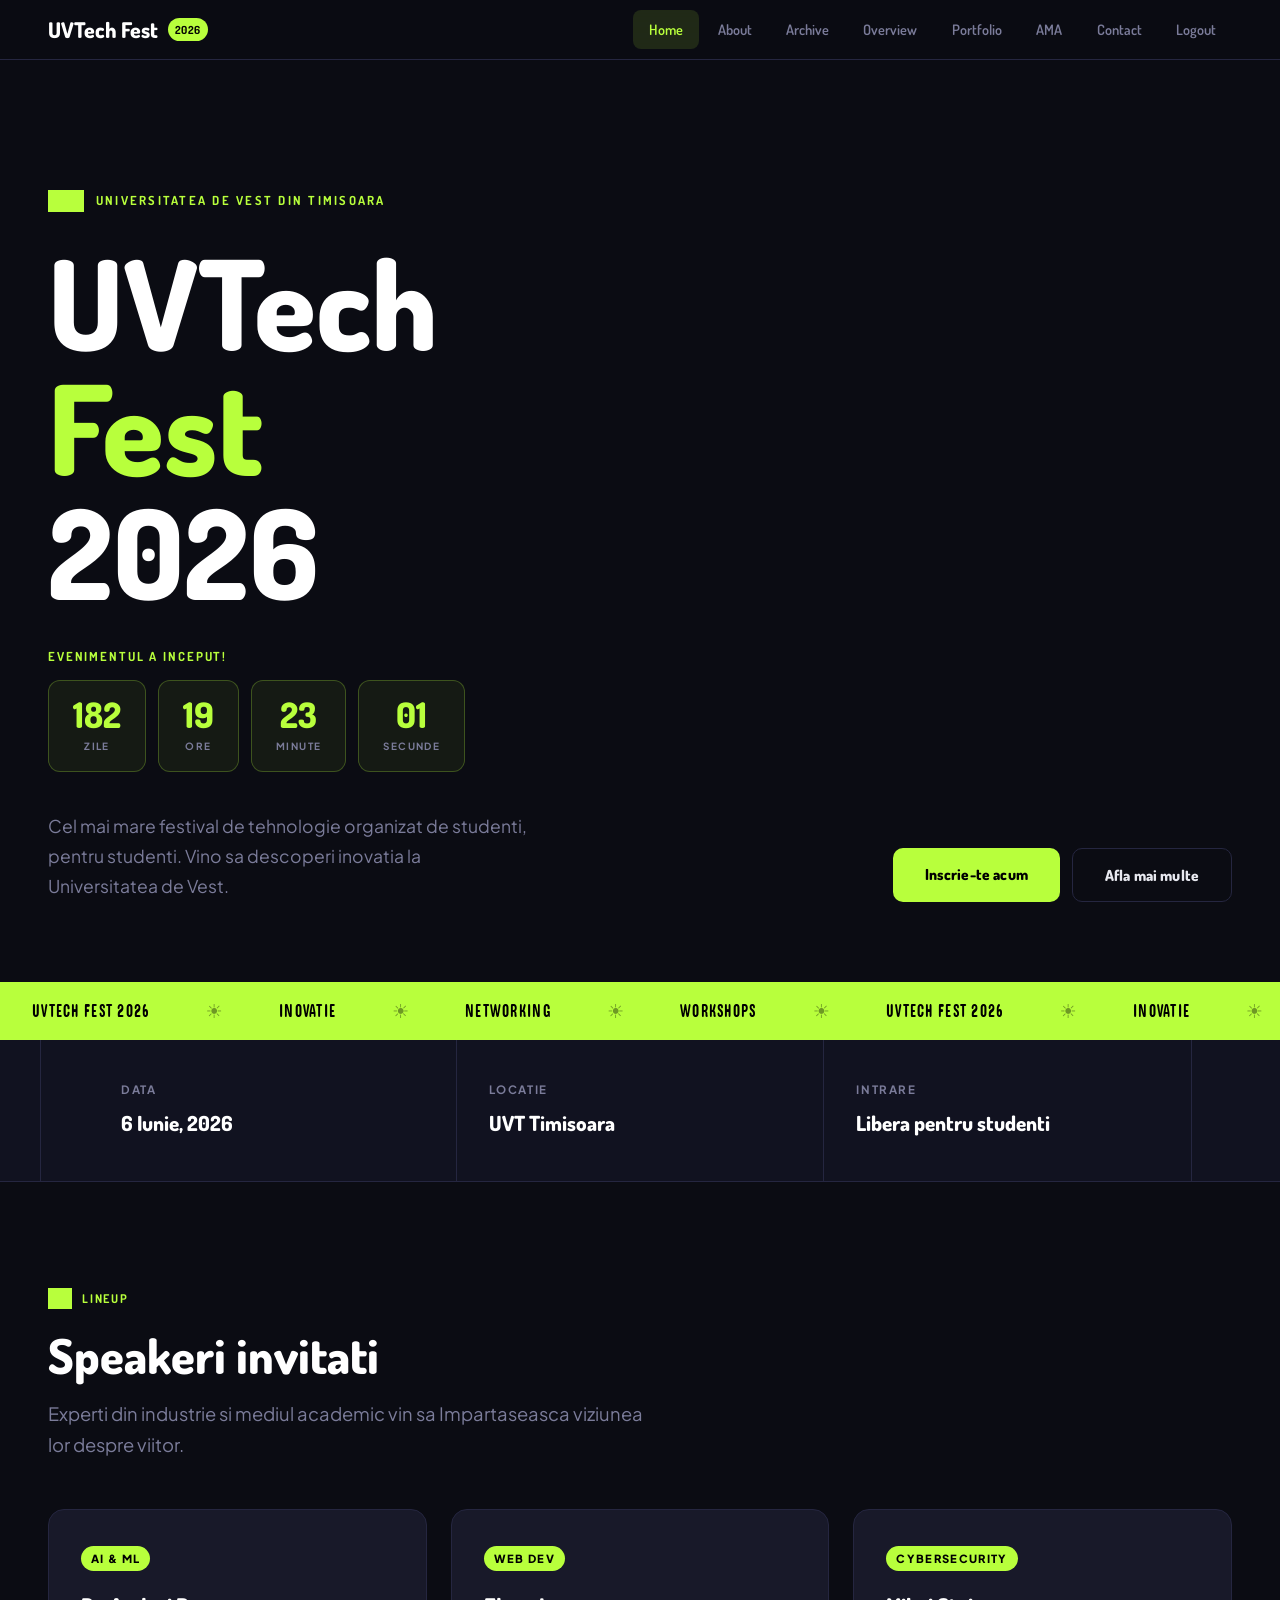
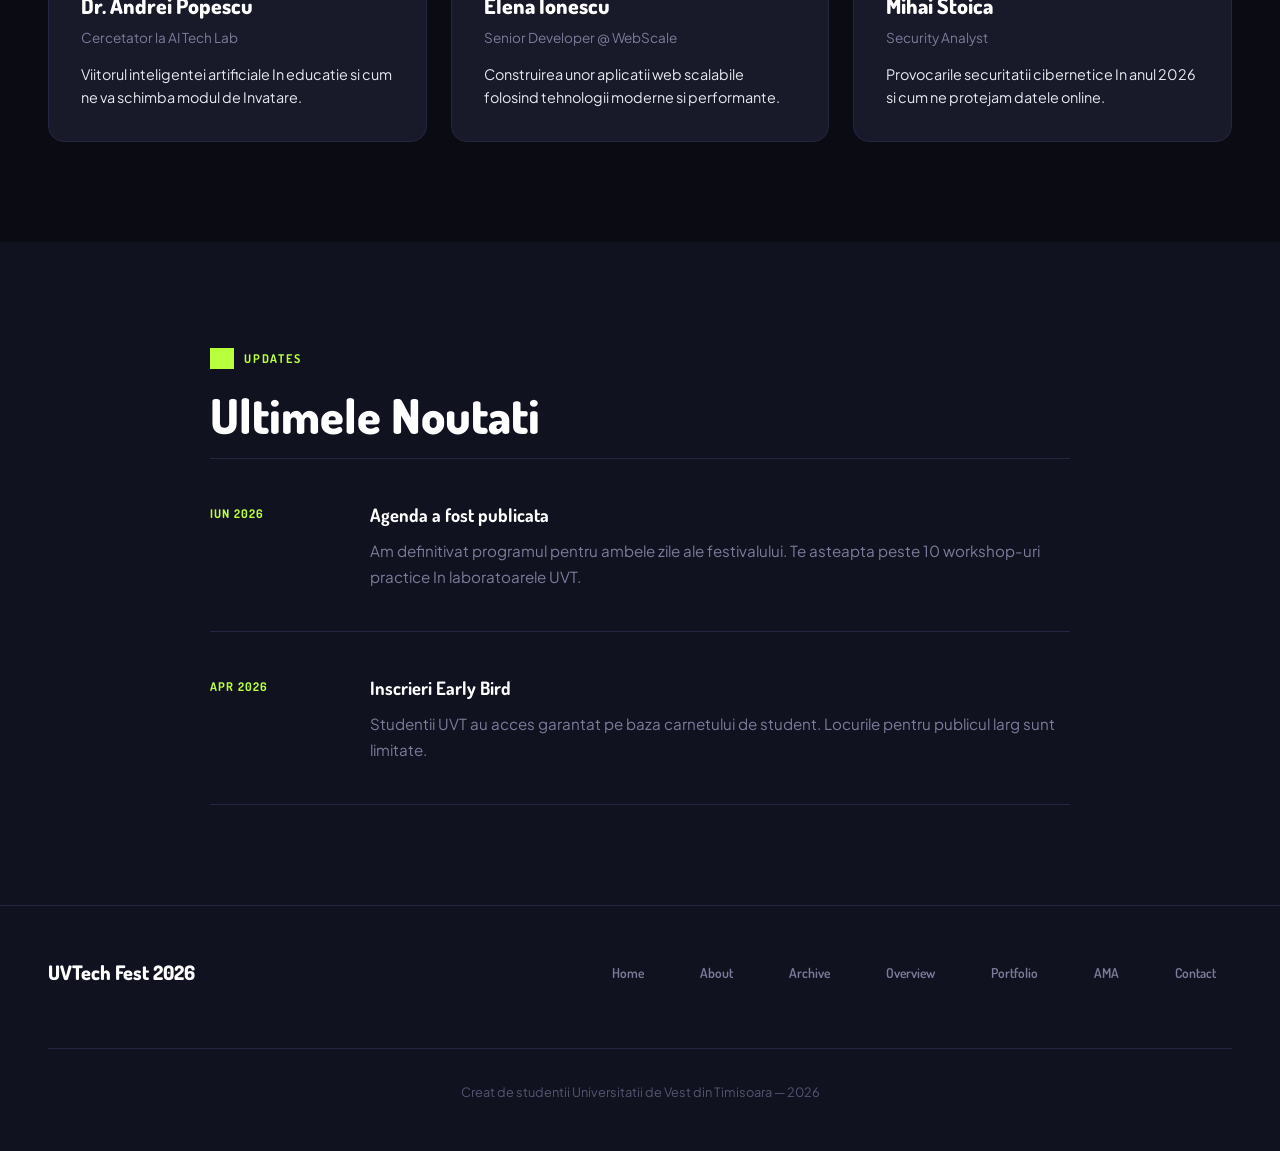
==== commit 34d0659a: "all elements are now trully responsive, added burger for mobile. Ironing out some text fields to the" ====
--- a/index.html
+++ b/index.html
@@ -15,7 +15,12 @@
       <span class="brand-name">UVTech Fest</span>
       <span class="brand-year">2026</span>
     </a>
-    <nav>
+    <button class="nav-toggle" aria-label="Deschide meniu" aria-expanded="false" aria-controls="main-nav">
+      <span class="nav-toggle-bar"></span>
+      <span class="nav-toggle-bar"></span>
+      <span class="nav-toggle-bar"></span>
+    </button>
+    <nav id="main-nav">
       <ul>
         <li><a href="index.html" aria-current="page">Home</a></li>
         <li><a href="about.html">About</a></li>
@@ -210,5 +215,6 @@
   </footer>
 
   <script src="scripts/countdown.js"></script>
+  <script src="scripts/nav.js"></script>
 </body>
 </html>
--- a/styles/styles2.css
+++ b/styles/styles2.css
@@ -132,6 +132,52 @@
 
 nav {
   margin-left: auto;
+}
+
+.nav-toggle {
+  display: none;
+  flex-direction: column;
+  gap: 5px;
+  align-items: center;
+  justify-content: center;
+  background: none;
+  border: none;
+  cursor: pointer;
+  padding: 0.5rem;
+  margin-left: auto;
+  color: #e8e9f0;
+  border-radius: 8px;
+  transition: background 0.15s;
+}
+
+.nav-toggle:hover {
+  background: #181929;
+}
+
+.nav-toggle:focus-visible {
+  outline: 2px solid #b8ff3c;
+  outline-offset: 2px;
+}
+
+.nav-toggle-bar {
+  display: block;
+  width: 22px;
+  height: 2px;
+  background: currentColor;
+  border-radius: 2px;
+  transition: transform 0.22s ease, opacity 0.22s ease;
+}
+
+header.nav-open .nav-toggle-bar:nth-child(1) {
+  transform: translateY(7px) rotate(45deg);
+}
+
+header.nav-open .nav-toggle-bar:nth-child(2) {
+  opacity: 0;
+}
+
+header.nav-open .nav-toggle-bar:nth-child(3) {
+  transform: translateY(-7px) rotate(-45deg);
 }
 
 nav ul {
@@ -613,6 +659,7 @@
 
 input[type="text"],
 input[type="email"],
+input[type="password"],
 input[type="url"],
 input[type="date"],
 select,
@@ -629,8 +676,6 @@
 }
 
 input:focus,
-input[type="url"]:focus,
-input[type="date"]:focus,
 select:focus,
 textarea:focus {
   outline: none;
@@ -1014,8 +1059,40 @@
 
 @media (max-width: 640px) {
   header { padding: 0 1rem; }
-  nav a { padding: 0.4rem 0.6rem; font-size: 0.82rem; }
   .brand-name { font-size: 1.1rem; }
+
+  .nav-toggle {
+    display: flex;
+  }
+
+  header nav {
+    display: none;
+    position: fixed;
+    top: 60px;
+    left: 0;
+    right: 0;
+    margin-left: 0;
+    background: rgba(11, 12, 19, 0.97);
+    backdrop-filter: blur(16px);
+    border-bottom: 1px solid #252640;
+    padding: 0.75rem 1rem;
+    z-index: 99;
+  }
+
+  header.nav-open nav {
+    display: block;
+  }
+
+  header nav ul {
+    flex-direction: column;
+    gap: 0.25rem;
+  }
+
+  header nav a {
+    font-size: 1rem;
+    padding: 0.75rem 1rem;
+    border-radius: 8px;
+  }
 
   .section { padding: 48px 1.25rem; }
   .hero { padding: 92px 1.25rem 3rem; }
@@ -1076,6 +1153,14 @@
   .stats-strip .stat + .stat {
     border-top: 1px solid #252640;
   }
+}
+
+.page-hero-title {
+  font-size: 4rem;
+}
+
+@media (max-width: 640px) {
+  .page-hero-title { font-size: 2.4rem; }
 }
 
 /* ── Countdown ───────────────────────────────────────────── */
@@ -1218,6 +1303,51 @@
   outline-offset: 2px;
 }
 
+/* ── Projects table — responsive card layout ─────────────── */
+@media (max-width: 640px) {
+  #projects-table thead {
+    display: none;
+  }
+
+  #projects-table tbody tr {
+    display: block;
+    border: 1px solid #252640;
+    border-radius: 12px;
+    margin-bottom: 1rem;
+    padding: 0.5rem 1rem;
+    background: #181929;
+  }
+
+  #projects-table tbody tr:hover {
+    background: #1f2035;
+  }
+
+  #projects-table tbody tr td {
+    display: flex;
+    align-items: flex-start;
+    gap: 0.75rem;
+    padding: 0.6rem 0;
+    border-bottom: 1px solid rgba(37, 38, 64, 0.6);
+    font-size: 0.9rem;
+  }
+
+  #projects-table tbody tr td:last-child {
+    border-bottom: none;
+  }
+
+  #projects-table tbody tr td::before {
+    content: attr(data-label);
+    font-size: 0.68rem;
+    font-weight: 700;
+    letter-spacing: 0.1em;
+    text-transform: uppercase;
+    color: #7b7c9a;
+    min-width: 90px;
+    flex-shrink: 0;
+    padding-top: 0.1rem;
+  }
+}
+
 /* ── Project thumbnails ──────────────────────────────────── */
 .project-thumb {
   width: 60px;
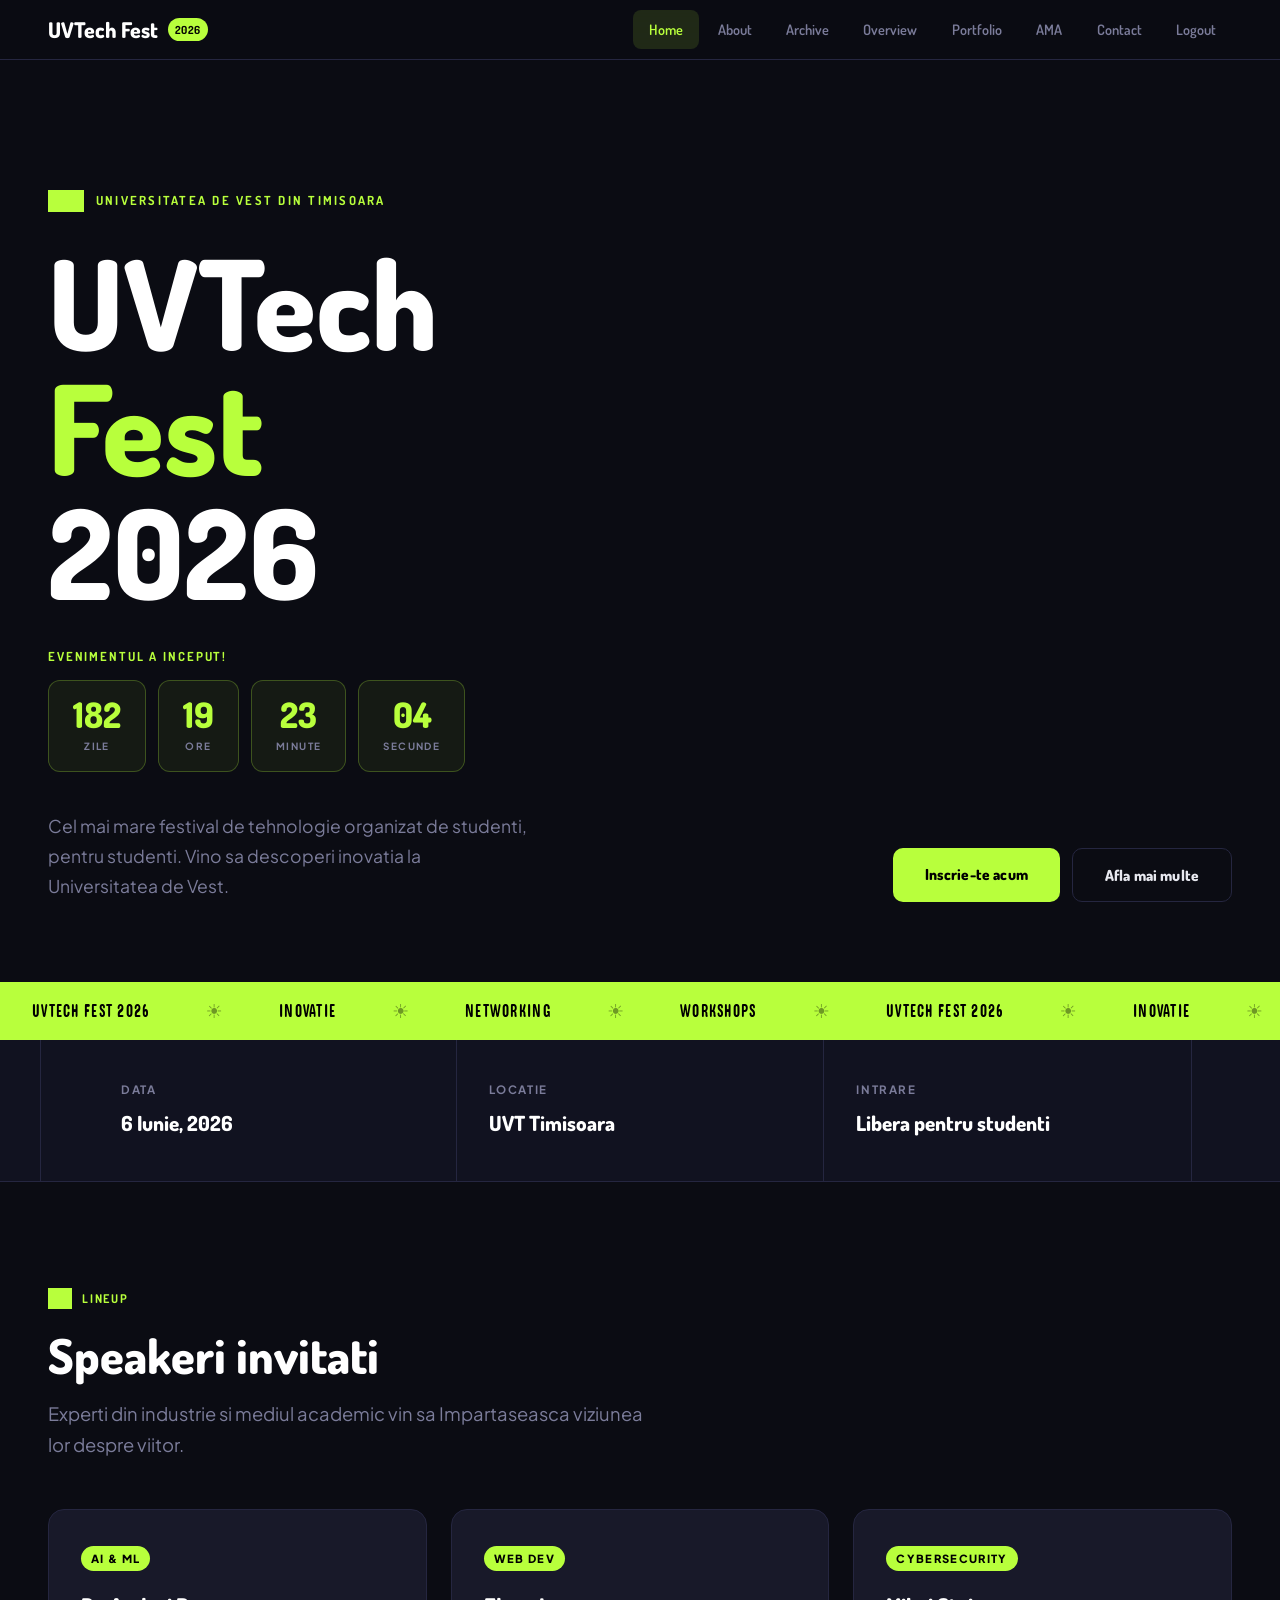
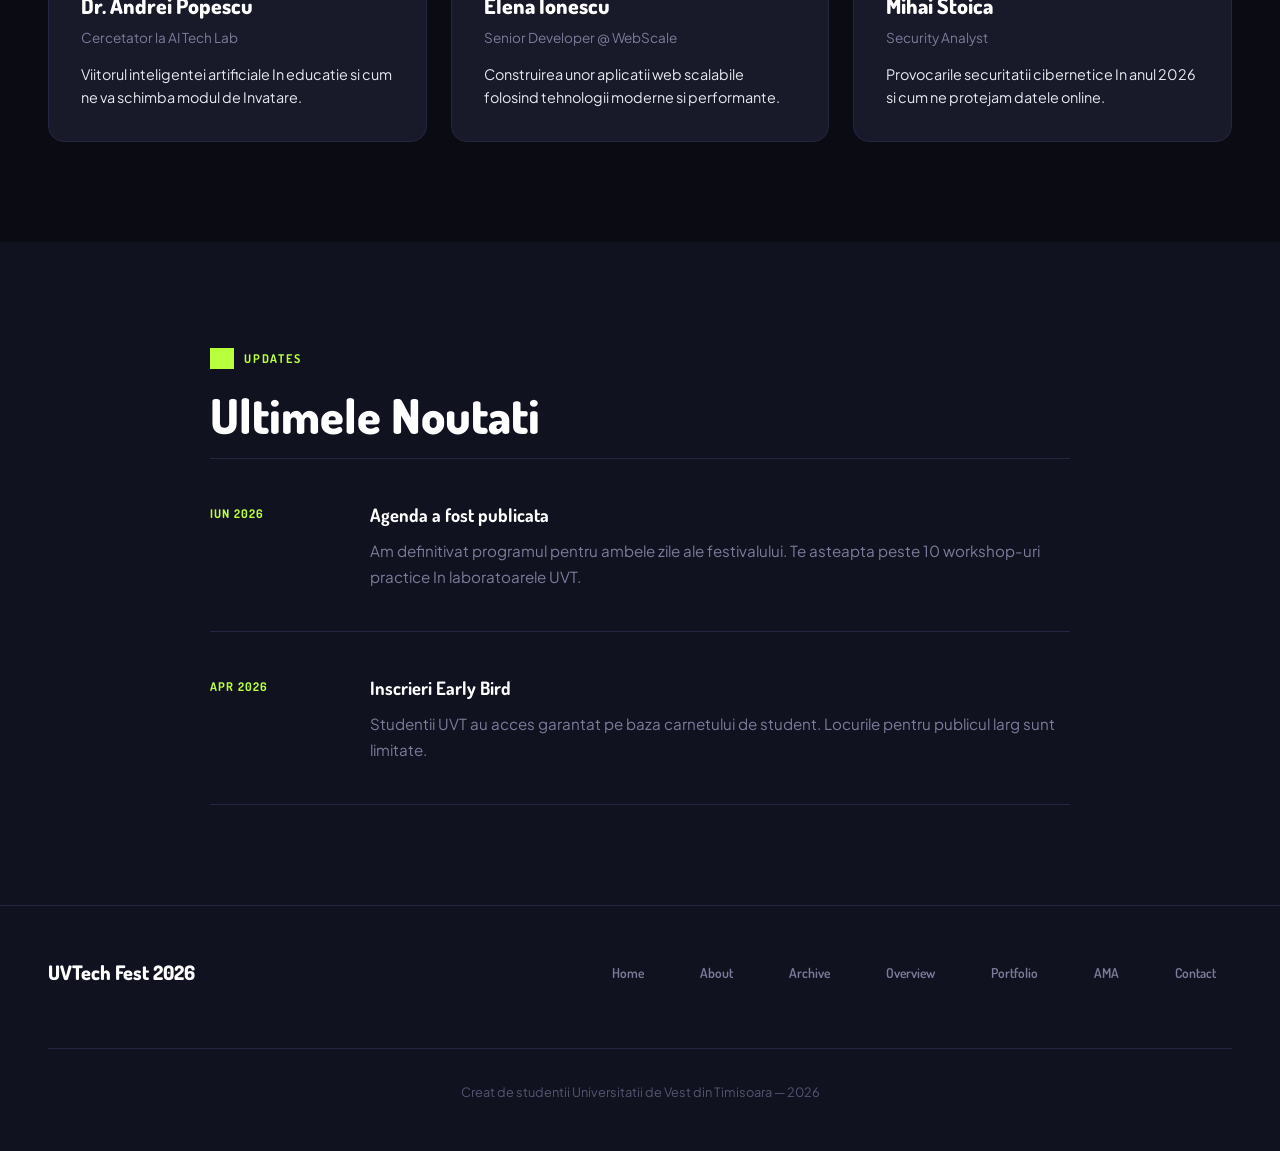
==== commit 336c3bb3: "add meta description" ====
--- a/index.html
+++ b/index.html
@@ -2,7 +2,7 @@
 <html lang="ro">
 <head>
   <meta charset="UTF-8">
-  <meta name="viewport" content="width=device-width, initial-scale=1.0">
+  <meta name="viewport" content="width=device-width, initial-scale=1.0" description="landing page for UVTech">
   <title>UVTech Fest 2026 — Universitatea de Vest din Timisoara</title>
   <link rel="stylesheet" href="styles/styles2.css">
 </head>
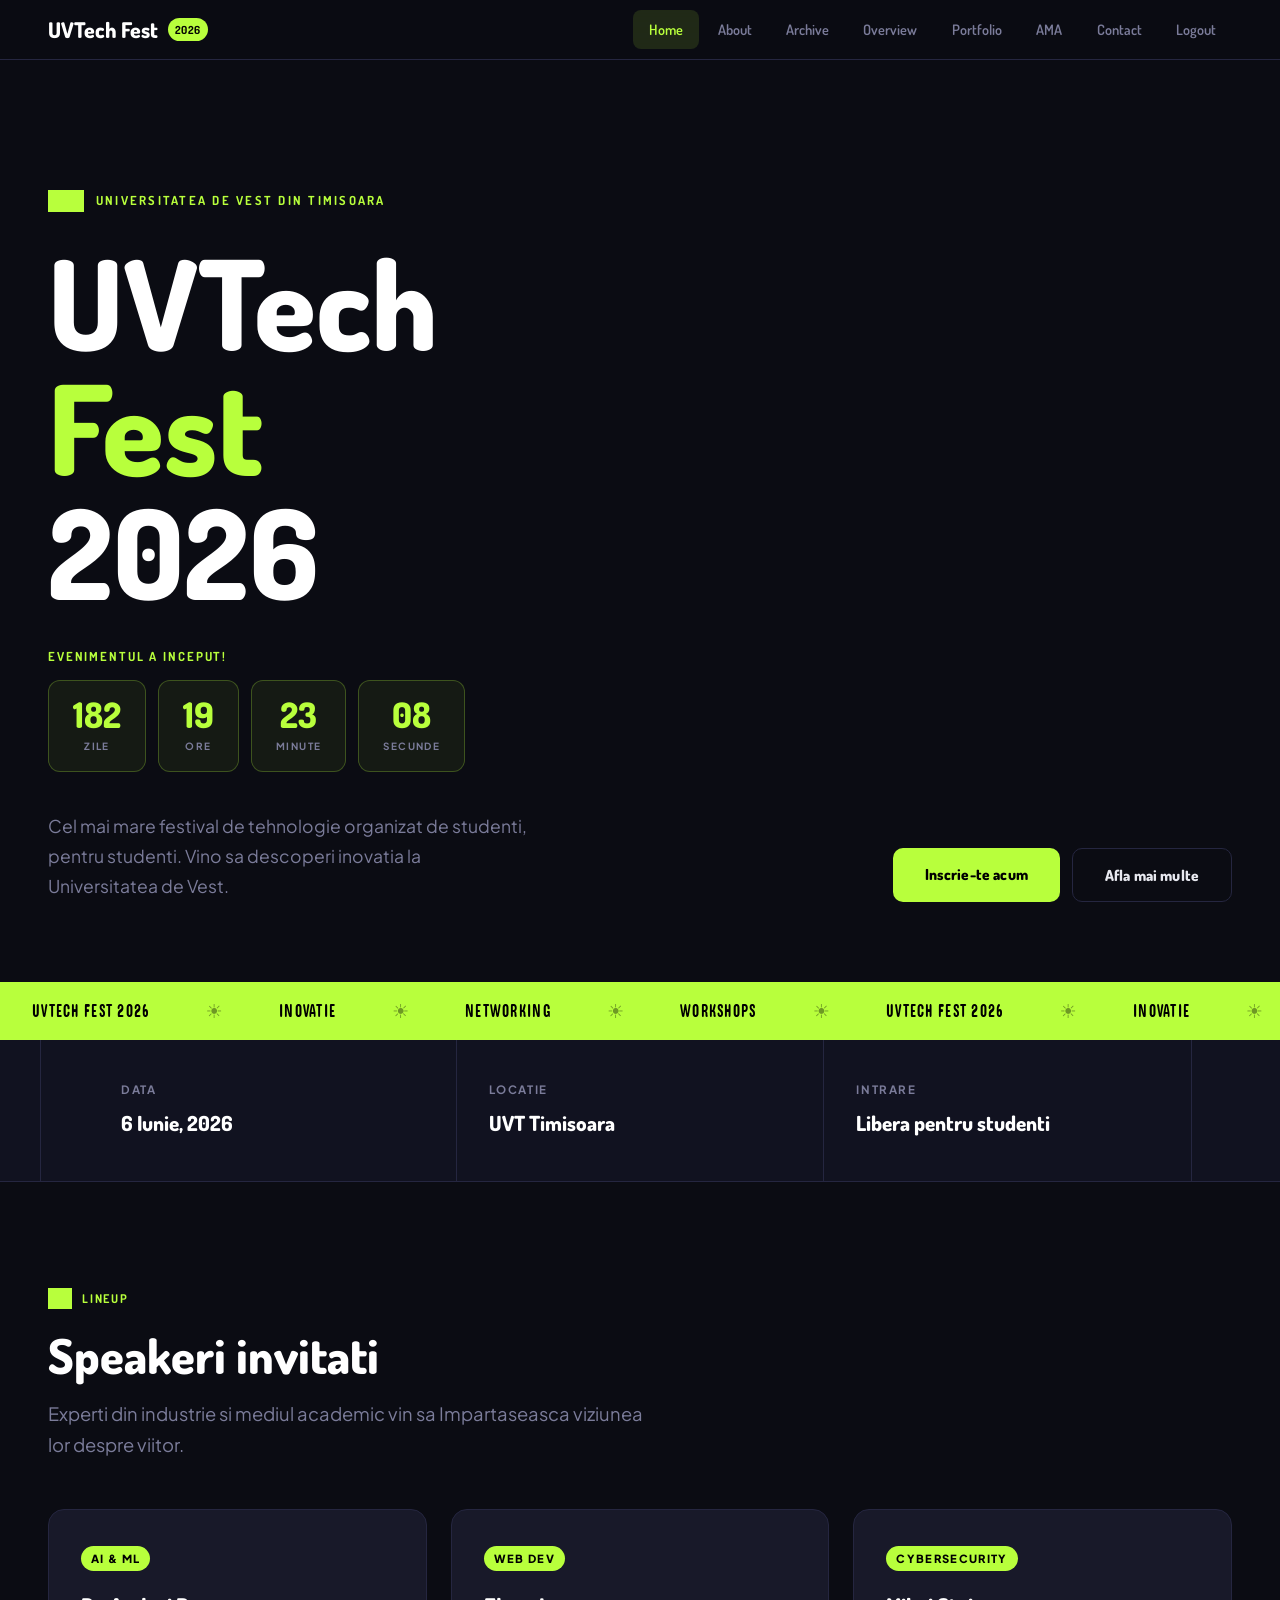
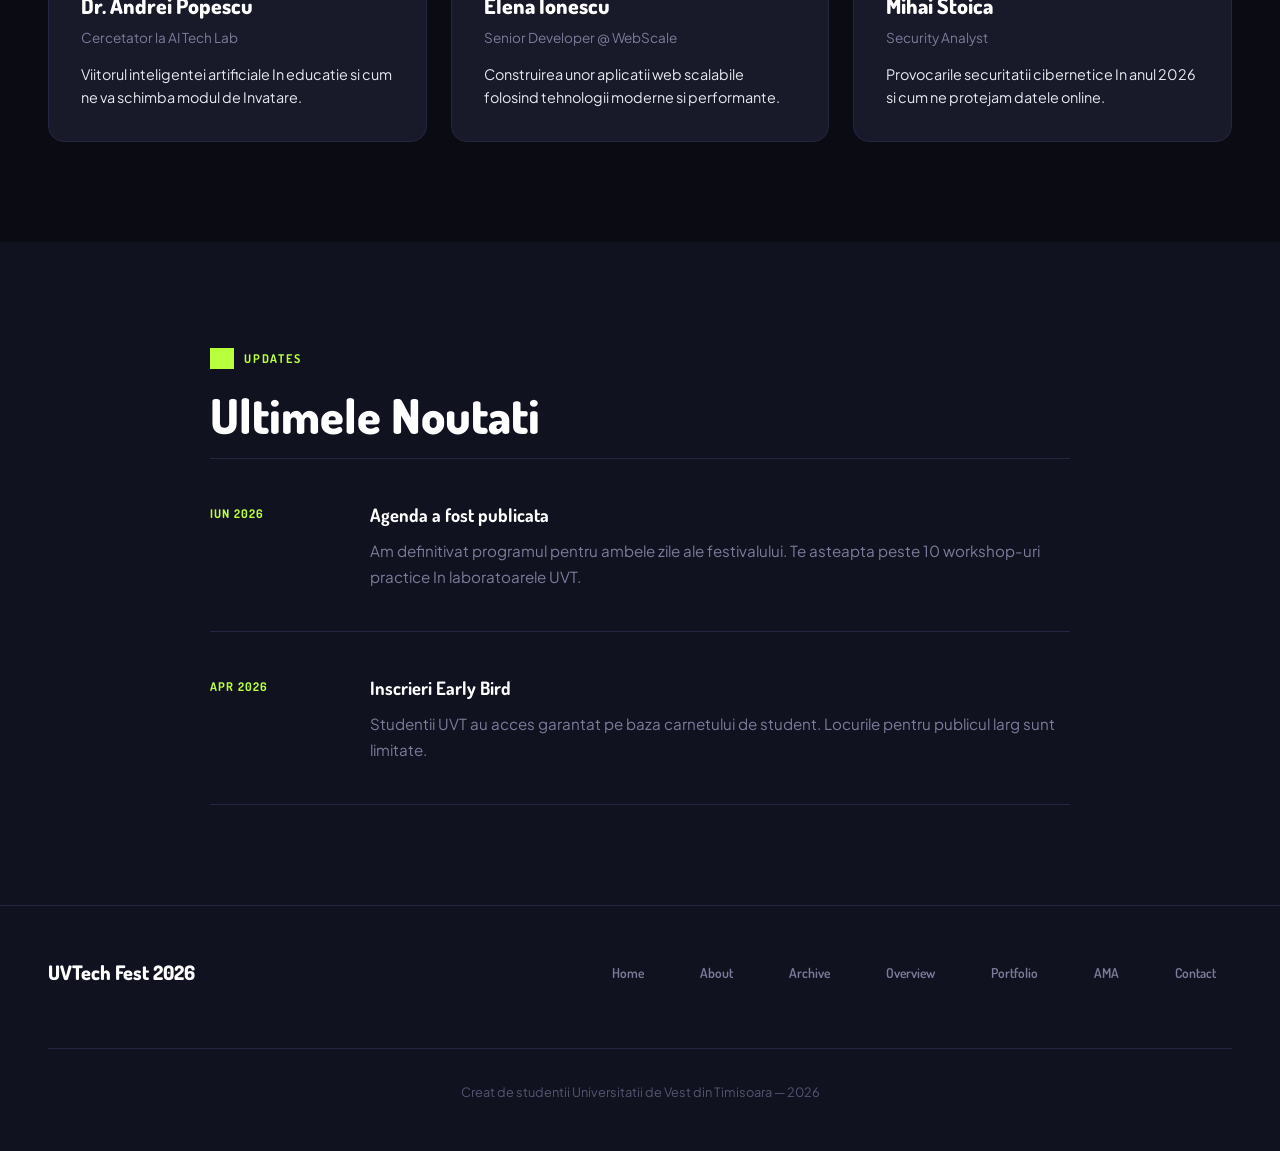
==== commit 76b9499e: "correct meta description" ====
--- a/index.html
+++ b/index.html
@@ -2,7 +2,8 @@
 <html lang="ro">
 <head>
   <meta charset="UTF-8">
-  <meta name="viewport" content="width=device-width, initial-scale=1.0" description="landing page for UVTech">
+  <meta name="viewport" content="width=device-width, initial-scale=1.0">
+  <meta name="description" content="landing page for UVTech">
   <title>UVTech Fest 2026 — Universitatea de Vest din Timisoara</title>
   <link rel="stylesheet" href="styles/styles2.css">
 </head>
